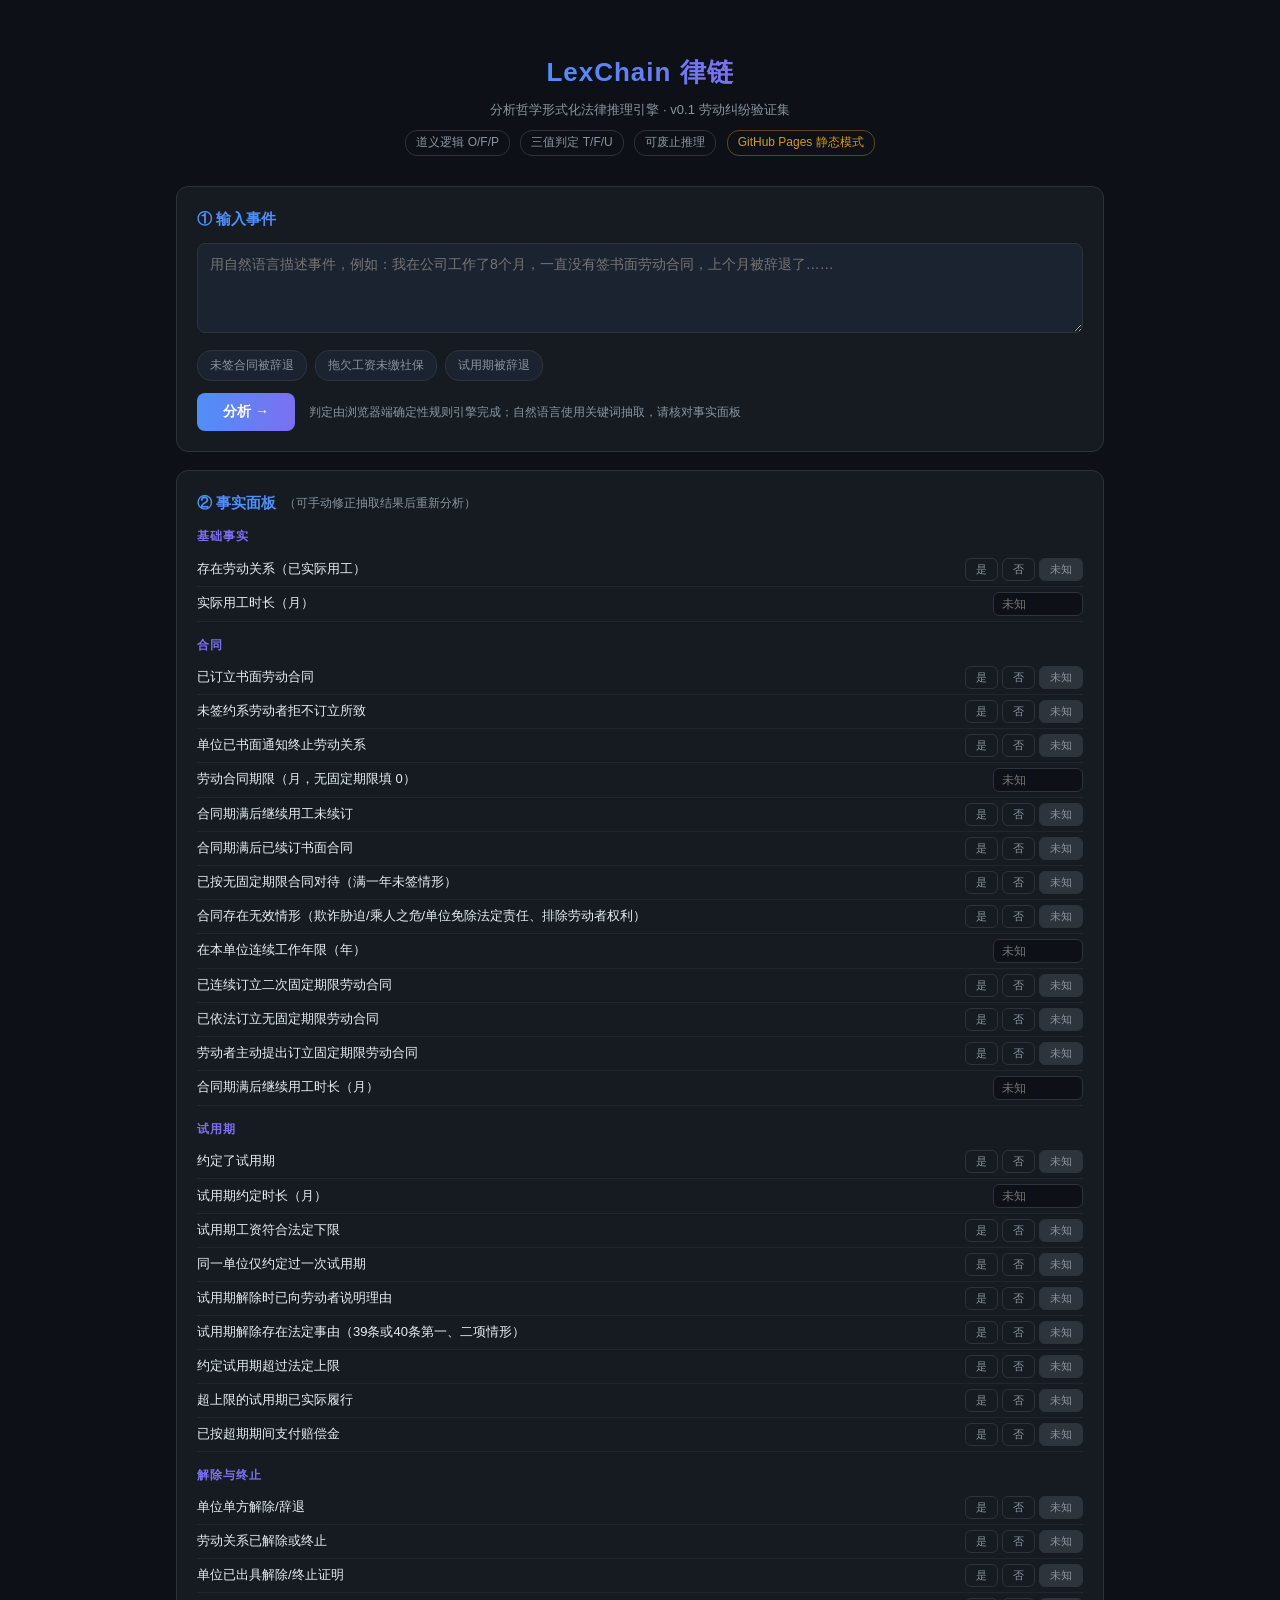
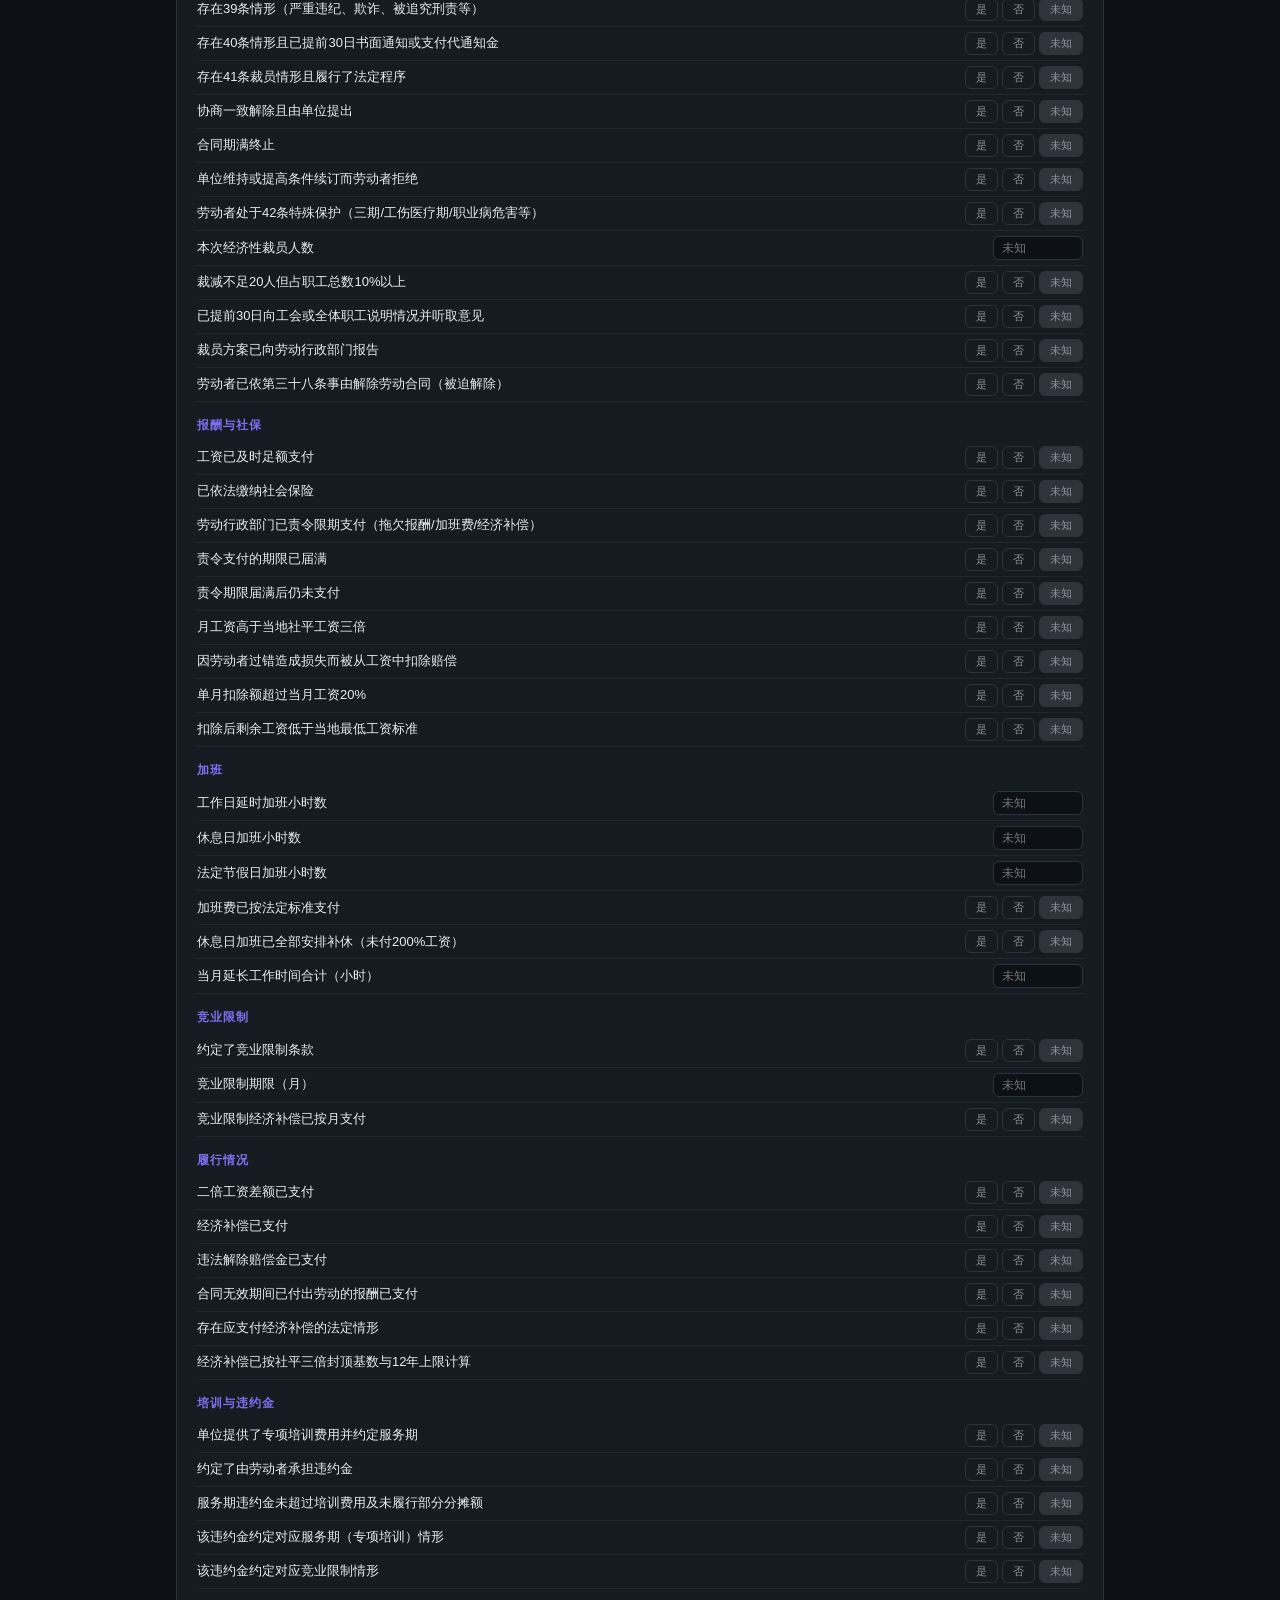
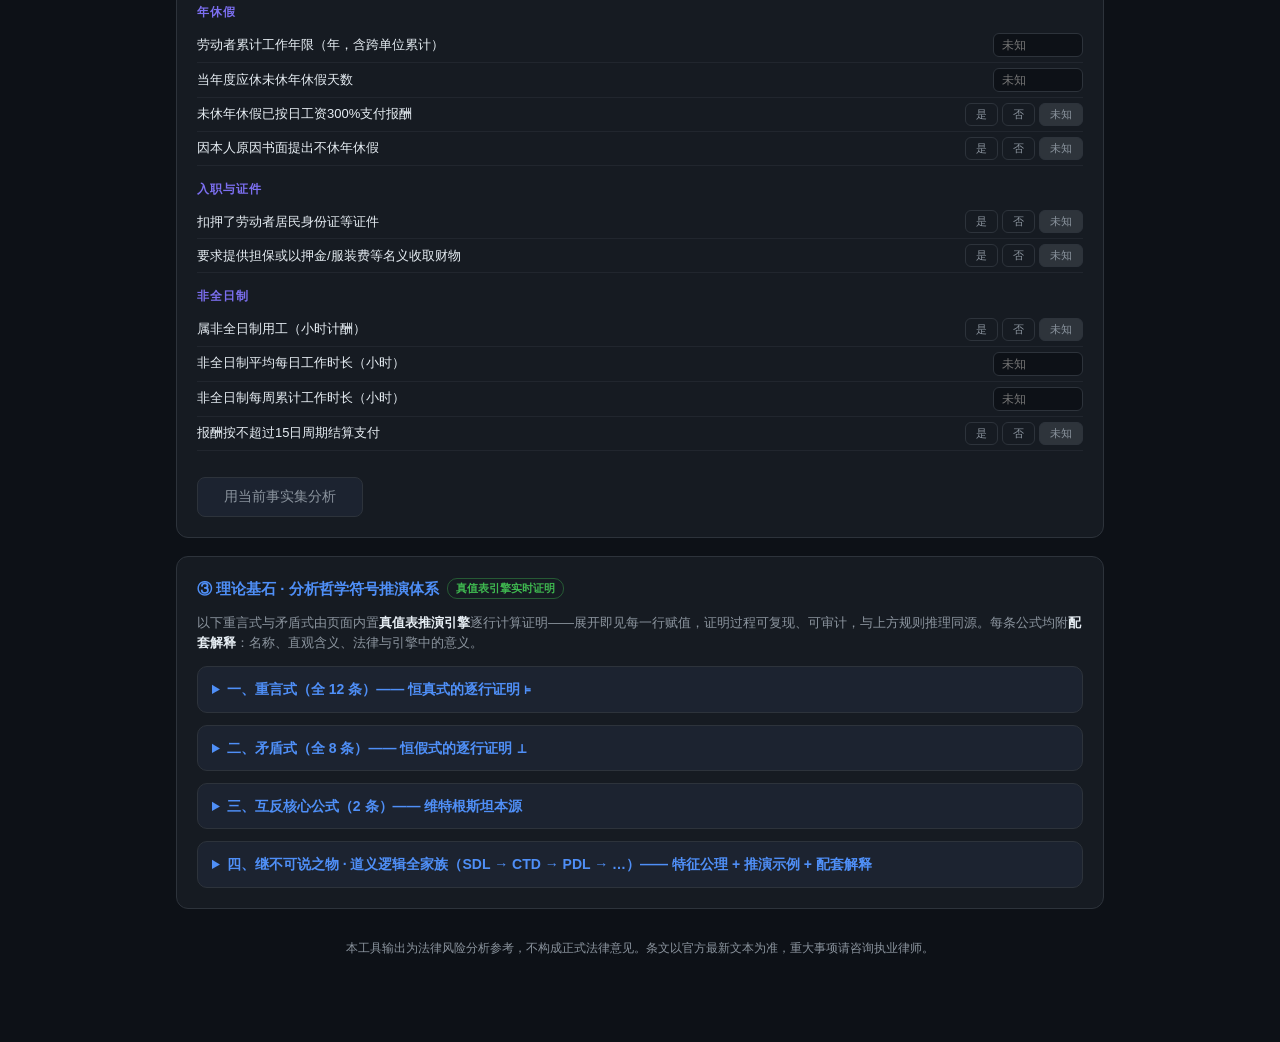
==== docs/index.html @ b57a190a "Publish LexChain static GitHub Pages site" ====
<!DOCTYPE html>
<html lang="zh-CN" data-page-node-id="kiQSMiMC38B9QuAWxW1h1D">
<head data-page-node-id="PsSZfXTPzSMomUiIqgMjRa">
<meta charset="UTF-8" data-page-node-id="27FK0Gedcv9MTASuo3gnkz">
<meta name="viewport" content="width=device-width, initial-scale=1.0" data-page-node-id="isLUGIJhcwnBK06Z5FpobO">
<title>LexChain 律链 · 法律形式化推理引擎</title>
<style>
  :root {
    --bg: #0d1117; --panel: #161b22; --panel2: #1c2330; --border: #2d333b;
    --text: #e6edf3; --muted: #8b949e; --accent: #4f8ff7; --accent2: #7c6ff0;
    --red: #f85149; --green: #3fb950; --amber: #d29922; --purple: #a371f7;
  }
  * { box-sizing: border-box; margin: 0; padding: 0; }
  body { background: var(--bg); color: var(--text); font-family: -apple-system, "PingFang SC", "Microsoft YaHei", sans-serif; line-height: 1.6; padding-bottom: 60px; }
  .wrap { max-width: 960px; margin: 0 auto; padding: 24px 16px; }
  header { text-align: center; padding: 28px 0 12px; }
  header h1 { font-size: 26px; letter-spacing: 1px; }
  header h1 span { background: linear-gradient(90deg, var(--accent), var(--accent2)); -webkit-background-clip: text; background-clip: text; color: transparent; }
  header .sub { color: var(--muted); font-size: 13px; margin-top: 6px; }
  .badge { display: inline-block; font-size: 12px; padding: 2px 10px; border-radius: 12px; border: 1px solid var(--border); color: var(--muted); margin: 0 3px; }
  .badge.ok { color: var(--green); border-color: rgba(63,185,80,.4); }
  .badge.warn { color: var(--amber); border-color: rgba(210,153,34,.4); }
  .card { background: var(--panel); border: 1px solid var(--border); border-radius: 12px; padding: 20px; margin-top: 18px; }
  .card h2 { font-size: 15px; color: var(--accent); margin-bottom: 12px; display: flex; align-items: center; gap: 8px; }
  textarea { width: 100%; min-height: 90px; background: var(--panel2); border: 1px solid var(--border); border-radius: 8px; color: var(--text); padding: 12px; font-size: 14px; resize: vertical; font-family: inherit; }
  textarea:focus { outline: none; border-color: var(--accent); }
  .presets { margin-top: 10px; display: flex; flex-wrap: wrap; gap: 8px; }
  .chip { font-size: 12px; padding: 5px 12px; border-radius: 14px; background: var(--panel2); border: 1px solid var(--border); color: var(--muted); cursor: pointer; transition: .15s; }
  .chip:hover { border-color: var(--accent); color: var(--text); }
  .btn { display: inline-block; margin-top: 12px; padding: 10px 26px; border: none; border-radius: 8px; background: linear-gradient(90deg, var(--accent), var(--accent2)); color: #fff; font-size: 14px; font-weight: 600; cursor: pointer; }
  .btn:disabled { opacity: .5; cursor: wait; }
  .btn.ghost { background: var(--panel2); border: 1px solid var(--border); color: var(--muted); font-weight: 400; }
  .verdict { border-radius: 12px; padding: 18px 20px; margin-top: 18px; border: 1px solid var(--border); background: var(--panel); display: flex; justify-content: space-between; align-items: center; flex-wrap: wrap; gap: 8px; }
  .verdict.v-bad { border-color: rgba(248,81,73,.5); background: rgba(248,81,73,.08); }
  .verdict.v-warn { border-color: rgba(210,153,34,.5); background: rgba(210,153,34,.08); }
  .verdict.v-ok { border-color: rgba(63,185,80,.5); background: rgba(63,185,80,.08); }
  .verdict .v-main { font-size: 18px; font-weight: 700; }
  .verdict .v-sym { font-family: "SF Mono", Menlo, monospace; color: var(--muted); font-size: 13px; }
  .counts { font-size: 12px; color: var(--muted); display: flex; gap: 12px; flex-wrap: wrap; margin-top: 6px; }
  .rule-card { background: var(--panel2); border: 1px solid var(--border); border-radius: 10px; padding: 16px; margin-top: 12px; }
  .rule-head { display: flex; align-items: center; gap: 10px; flex-wrap: wrap; }
  .rule-head .rid { font-family: Menlo, monospace; font-size: 12px; color: var(--muted); }
  .rule-head .src { font-size: 13px; font-weight: 600; }
  .st { font-size: 11px; padding: 2px 10px; border-radius: 10px; font-weight: 700; letter-spacing: .5px; }
  .st-VIOLATION { background: rgba(248,81,73,.15); color: var(--red); }
  .st-RISK, .st-DEFENSIBLE { background: rgba(210,153,34,.15); color: var(--amber); }
  .st-POSSIBLE { background: rgba(124,111,240,.15); color: var(--purple); }
  .st-PERMITTED, .st-COMPLIANT { background: rgba(63,185,80,.15); color: var(--green); }
  .st-DEFEATED { background: rgba(139,148,158,.15); color: var(--muted); }
  .law-text { font-size: 12px; color: var(--muted); margin: 8px 0; padding: 8px 12px; border-left: 3px solid var(--border); }
  .sym { font-family: "SF Mono", Menlo, Consolas, monospace; font-size: 12.5px; background: #0a0e14; border: 1px dashed var(--border); border-radius: 8px; padding: 10px 12px; color: var(--accent2); white-space: pre-wrap; word-break: break-all; }
  .nl-chain { margin-top: 10px; }
  .nl-chain li { list-style: none; font-size: 13.5px; padding: 5px 0 5px 22px; position: relative; }
  .nl-chain li::before { content: '→'; position: absolute; left: 2px; color: var(--accent); font-family: Menlo, monospace; }
  .meta-note { margin-top: 8px; font-size: 12.5px; color: var(--muted); }
  .meta-note b { color: var(--amber); }
  .ask-list li { margin: 6px 0 6px 18px; font-size: 13.5px; color: var(--amber); }
  .fact-group { margin-bottom: 14px; }
  .fact-group h3 { font-size: 12px; color: var(--accent2); margin-bottom: 6px; letter-spacing: 1px; }
  .fact-row { display: flex; align-items: center; justify-content: space-between; gap: 10px; padding: 5px 0; border-bottom: 1px solid rgba(45,51,59,.5); }
  .fact-row label { font-size: 13px; color: var(--text); flex: 1; }
  .tri { display: flex; gap: 4px; }
  .tri button { font-size: 11px; padding: 3px 10px; border-radius: 6px; border: 1px solid var(--border); background: transparent; color: var(--muted); cursor: pointer; }
  .tri button.on-yes { background: rgba(63,185,80,.2); color: var(--green); border-color: var(--green); }
  .tri button.on-no { background: rgba(248,81,73,.2); color: var(--red); border-color: var(--red); }
  .tri button.on-unk { background: rgba(139,148,158,.2); color: var(--muted); }
  .fact-row input[type=number] { width: 90px; background: var(--bg); border: 1px solid var(--border); border-radius: 6px; color: var(--text); padding: 4px 8px; font-size: 12px; }
  footer { text-align: center; color: var(--muted); font-size: 12px; margin-top: 30px; padding: 0 20px; }
  .hidden { display: none; }
  .err { background: rgba(248,81,73,.1); border: 1px solid rgba(248,81,73,.4); color: var(--red); border-radius: 8px; padding: 12px; font-size: 13px; margin-top: 12px; }
  .toggle-all { font-size: 12px; color: var(--muted); background: none; border: none; cursor: pointer; text-decoration: underline; }
  /* ===== 理论基石：符号推演 ===== */
  details.logi { border: 1px solid var(--border); border-radius: 10px; margin-top: 12px; background: var(--panel2); overflow: hidden; }
  details.logi summary { cursor: pointer; padding: 11px 14px; color: var(--accent); font-size: 14px; font-weight: 600; user-select: none; }
  details.logi summary:hover { background: rgba(79,143,247,.06); }
  details.logi .body { padding: 2px 14px 16px; }
  table.tt { border-collapse: collapse; font-family: "SF Mono", Menlo, monospace; font-size: 12px; margin: 10px 0 4px; }
  .tt th, .tt td { border: 1px solid var(--border); padding: 3px 12px; text-align: center; }
  .tt th { background: #0a0e14; color: var(--muted); font-weight: 500; }
  .tt .resT { color: var(--green); font-weight: 700; }
  .tt .resF { color: var(--red); font-weight: 700; }
  .tt-wrap { display: flex; flex-wrap: wrap; gap: 18px; align-items: flex-start; }
  .tt-item { flex: 1 1 300px; max-width: 100%; }
  .tt-item .t-head { font-family: Menlo, monospace; font-size: 12.5px; color: var(--text); }
  .tt-item .t-head b { color: var(--accent2); }
  .tt-item .t-verdict { font-size: 11px; padding: 1px 8px; border-radius: 10px; margin-left: 8px; }
  .tv-taut { background: rgba(63,185,80,.15); color: var(--green); }
  .tv-cont { background: rgba(248,81,73,.15); color: var(--red); }
  .tv-warn { background: rgba(210,153,34,.15); color: var(--amber); }
  .t-der { font-size: 12px; color: var(--muted); margin-top: 4px; line-height: 1.55; }
  .t-der b { color: var(--amber); }
  .proof { font-family: "SF Mono", Menlo, monospace; font-size: 12.5px; color: var(--accent2); background: #0a0e14; border: 1px dashed var(--border); border-radius: 8px; padding: 10px 14px; white-space: pre-wrap; line-height: 1.7; margin-top: 8px; }
  .ax { font-family: "SF Mono", Menlo, monospace; font-size: 12px; color: var(--accent2); background: #0a0e14; border: 1px dashed var(--border); border-radius: 8px; padding: 8px 12px; white-space: pre-wrap; line-height: 1.6; margin: 8px 0; }
  .deo-card { background: var(--panel); border: 1px solid var(--border); border-radius: 10px; padding: 14px 16px; margin-top: 10px; }
  .deo-head { display: flex; align-items: center; gap: 8px; flex-wrap: wrap; }
  .deo-head .dn { font-size: 13.5px; font-weight: 700; }
  .deo-head .dops { font-family: Menlo, monospace; font-size: 11.5px; color: var(--muted); }
  .tag { font-size: 10.5px; padding: 1px 8px; border-radius: 10px; border: 1px solid var(--border); color: var(--muted); }
  .tag.ok { color: var(--green); border-color: rgba(63,185,80,.4); }
  .tag.part { color: var(--amber); border-color: rgba(210,153,34,.4); }
  .der-list { margin: 6px 0 0; }
  .der-list li { list-style: none; font-size: 12.5px; padding: 3px 0 3px 20px; position: relative; color: var(--text); }
  .der-list li::before { content: '⊢'; position: absolute; left: 2px; color: var(--accent); font-family: Menlo, monospace; }
  table.hoh { border-collapse: collapse; font-size: 12.5px; margin-top: 8px; width: 100%; }
  .hoh th, .hoh td { border: 1px solid var(--border); padding: 5px 10px; text-align: center; }
  .hoh th { background: #0a0e14; color: var(--accent); font-weight: 600; }
  .hoh td { color: var(--text); }
  .hoh .pair { color: var(--accent2); font-family: Menlo, monospace; }
</style>
</head>
<body data-page-node-id="8iEx9HB4UejlXtGTknqISz">
<div class="wrap" data-page-node-id="PXcmVNnKZJIlE6Lpy5dcK5">
  <header data-page-node-id="AC82jdaXDvnkETZtqz8NHw">
    <h1 data-page-node-id="3eas1RuthiZibGDweAJNau"><span data-page-node-id="trlMmMA6we5F9K7dM6GMHF">LexChain 律链</span></h1>
    <div class="sub" data-page-node-id="rGAv9Cwy0HodwI0c28MZ6c">分析哲学形式化法律推理引擎 · v0.1 劳动纠纷验证集</div>
    <div style="margin-top:8px" data-page-node-id="2qCRTweAUWBQGh2IgwYf9Q">
      <span class="badge" data-page-node-id="Y1KVa1GT4QhDN67C2BL3Ln">道义逻辑 O/F/P</span>
      <span class="badge" data-page-node-id="mIiJxzrPqOlq3Sv80LHay0">三值判定 T/F/U</span>
      <span class="badge" data-page-node-id="aGzgwrXjpfKVTA89egM71H">可废止推理</span>
      <span class="badge" id="keyBadge" data-page-node-id="EaB1oFuyF2YlSqdUZA5FYp">检查中…</span>
    </div>
  </header>

  <div class="card" data-page-node-id="wtyxxEg2XyhzfxhFRwy7So">
    <h2 data-page-node-id="8v1SY3z0OoLtrpBDrHqLrT">① 输入事件</h2>
    <textarea id="eventText" placeholder="用自然语言描述事件，例如：我在公司工作了8个月，一直没有签书面劳动合同，上个月被辞退了……"></textarea>
    <div class="presets" id="presets" data-page-node-id="KBGAxTkIznjNuzR7W672NG"></div>
    <button class="btn" id="analyzeBtn" onclick="analyzeText()" data-page-node-id="Bf56IJOTYQFfnmvdksYVYw">分析 →</button>
    <span id="engineHint" style="font-size:12px;color:var(--muted);margin-left:10px" data-page-node-id="uKJEKAAeRHvwSGe8ieW7tk">判定由确定性规则引擎完成；LLM 仅负责事实抽取</span>
    <div id="errBox" class="err hidden" data-page-node-id="k0vt3nFgk8JmOqXooDuOA5"></div>
  </div>

  <div class="card" data-page-node-id="GANivAtUZYr7OZUKsf3T4R">
    <h2 data-page-node-id="1MYgts6lK30P6LggpzwSpf">② 事实面板 <span style="font-weight:400;font-size:12px;color:var(--muted)" data-page-node-id="TCiVMS4UPj8MEKva81fKfE">（可手动修正抽取结果后重新分析）</span></h2>
    <div id="factPanel" data-page-node-id="Y68ztbX0nfJHcR3DQtiJM3"></div>
    <button class="btn ghost" onclick="analyzeFacts()" data-page-node-id="4I5qacGDfSJrHTLnIl2Mmm">用当前事实集分析</button>
  </div>

  <div id="report" data-page-node-id="Lge5YZrceQLVSk72SocNAa"></div>

  <div class="card" data-page-node-id="9f2v6cgGhTI3Khc42GIGiU">
    <h2 data-page-node-id="dFSw7DXX0FTnGQY1dLGjk6">③ 理论基石 · 分析哲学符号推演体系 <span class="tag ok" data-page-node-id="G3Hsxzw0xbjmLrdzzfGlsy">真值表引擎实时证明</span></h2>
    <p style="font-size:13px;color:var(--muted);margin-bottom:6px" data-page-node-id="lC5NADKWtnWMNioen28ml5">以下重言式与矛盾式由页面内置<b style="color:var(--text)" data-page-node-id="i1HdasJ02gujvpQowvXe1r">真值表推演引擎</b>逐行计算证明——展开即见每一行赋值，证明过程可复现、可审计，与上方规则推理同源。每条公式均附<b style="color:var(--text)" data-page-node-id="UzhEtMV9uJGk6oDCiQrg8h">配套解释</b>：名称、直观含义、法律与引擎中的意义。</p>

    <details class="logi" data-page-node-id="ar3GlRzbGRBKR1BG46HOAC"><summary data-page-node-id="h6nitEFqiJRPWAFxrAN1xY">一、重言式（全 12 条）—— 恒真式的逐行证明 ⊨</summary>
      <div class="body" data-page-node-id="I37AoTvzkkva6RV8RAajSg">
        <div class="tt-wrap" id="tautBody" data-page-node-id="xHVLdP9O7mgwTyLyqPRY5y"></div>
        <div class="t-der" style="margin-top:12px" data-page-node-id="TgLnxxqI06RL32b2vwnKf5"><b data-page-node-id="geAo5VrZZTKqwzUIbdGn3B">量词重言式（第 11、12 条）语义推演：</b></div>
        <div class="proof" data-page-node-id="w2gxmw8nj8yenNpEQ3H313">【11】∀x(F(x)→F(x))   ——全称概括律
  证：任取个体域 D 与指派 a∈D，F(a)→F(a) 是重言式 2（p→p）的代入例，恒真；
      a 任意，由 ∀-引入规则，得 ⊨∀x(F(x)→F(x))。∎
  解释：谓词 F 无论指「签订合同」「支付工资」还是任意属性，
      「每个个体若具有 F 则具有 F」无条件成立——它是所有全称规范条文的骨架：
      立法者写 ∀x(劳动者(x)→O(pay(x)))，其可靠性最终锚定在这种恒真结构上。</div>
        <div class="proof" data-page-node-id="yBKq9NqIEUEyNfyhAJFI2V">【12】¬∀x F(x) ≡ ∃x¬F(x)   ——量词对偶律（谓词版德摩根）
  证（⇒）：设 ¬∀xF(x)。若域中每个 a 都有 F(a)，则 ∀xF(x) 成立，矛盾；
      故存在 witness a 使 ¬F(a)，即 ∃x¬F(x)。
  证（⇐）：设 witness a 有 ¬F(a)。若 ∀xF(x) 则 F(a)，与 ¬F(a) 矛盾；故 ¬∀xF(x)。∎
  解释：把命题层德摩根定律（第 5、6 条）推广到量词——「不是所有人都违约」
      等值于「有人未违约」。反证法在要件事实审查中的形式根据即此条：
      要推翻全称认定，只需找到一个反例事实。</div>
      </div>
    </details>

    <details class="logi" data-page-node-id="wHQ6laDqYKRnBhmOh3aQGp"><summary data-page-node-id="arDir95RDEcTEsCd3wKOgD">二、矛盾式（全 8 条）—— 恒假式的逐行证明 ⊥</summary>
      <div class="body" data-page-node-id="QaQAPTmOGtlXGIwswcIniz">
        <div class="tt-wrap" id="contBody" data-page-node-id="cJmKgsJFPHz3Hm1T7VVUot"></div>
        <div class="t-der" style="margin-top:12px" data-page-node-id="wu0bHub8uCHuVLduQCK8SZ"><b data-page-node-id="5JG4RDcRlGgX1QsCeCD994">量词矛盾式（第 5、6、7 条）语义推演：</b></div>
        <div class="proof" data-page-node-id="NLpxM8unNSf5VFuf5Dn6uw">【5】∀x(F(x)∧¬F(x))   ——全称自反矛盾
  证：对任意 a∈D，F(a)∧¬F(a) 是矛盾式 1（p∧¬p）的代入例，恒假；
      全称概括保持假值，故该式在任意非空域恒假；空域时 ∀ 空真前提不成立，仍取假。∎
  解释：要求「所有劳动者既享有 X 又不享有 X」的规范体系自我瓦解——
      这是审查立法内部一致性的极限形态。</div>
        <div class="proof" data-page-node-id="nlY1WduXbE4W2EHBHVPxVE">【6】∃x(F(x)∧¬F(x))   ——存在自反矛盾
  证：若存在 witness a 使 F(a)∧¬F(a)，该合取本身即矛盾式，不可能为真；
      若无 witness，则存在式为假。两种情形皆假。∎
  解释：任何单个事实都不可能「既是又不是」——这正是事实审查中
      禁止自相矛盾认定的逻辑根据（禁止双重认定同一事实）。</div>
        <div class="proof" data-page-node-id="meN7vkivnc2JP73rwMDSmO">【7】∀x F(x) ∧ ∃x¬F(x)   ——全称肯定与存在否定的冲突
  证：设 ∃x¬F(x) 成立，取 witness a 有 ¬F(a)；而 ∀xF(x) 蕴含 F(a)，矛盾；
      若 ∃x¬F(x) 为假，则整个合取为假。故恒假。∎
  解释：「查实了所有人合规」与「发现一个违规者」不可并存——
      证据体系内部出现此结构时必然有一个认定是错的，必须回溯重审。</div>
      </div>
    </details>

    <details class="logi" data-page-node-id="bR014tNIYDCUvEdAZ8utUM"><summary data-page-node-id="FifbYpmL1Y54N9k96D8nPJ">三、互反核心公式（2 条）—— 维特根斯坦本源</summary>
      <div class="body" data-page-node-id="r0JOUpugHpTDoLTFipWxa5">
        <div class="t-item" data-page-node-id="KVmUMkUaVsc7mY4RbK8UHe"><span class="t-head" data-page-node-id="jYEvREb6cIx6ugkLZ9XgZW"><b data-page-node-id="DmaIBh4NadEadHMutJo1CZ">Taut(p) ↔ Cont(¬p)</b></span>
        <div class="proof" data-page-node-id="SpwgfElSmAVMqKWx70Lsb7">推演（→）：⊨p ⇔ 对每一赋值 v：v(p)=T
                        ⇔ 对每一赋值 v：v(¬p)=F        （¬ 的语义）
                        ⇔ ¬p 恒假
                        ⇔ Cont(¬p)                    ∎
推演（←）：Cont(¬p) ⇔ ¬p 恒假 ⇔ ¬¬p 恒真 ⇔ ⊨p（第 10 条双否）⇔ Taut(p)  ∎</div>
        <div class="t-der" data-page-node-id="30FZg2EmzYGKOzFA8GXKLh"><b data-page-node-id="wkcG2LmY3w76OJnvg7OdrS">配套解释：</b>重言式与矛盾式不是两类孤立的东西，而是经否定算子一一互反的两极：p 是重言式，当且仅当 ¬p 是矛盾式。</div>
        <div class="t-der" data-page-node-id="q04Nil23Q6cvcwKcSBsmJQ"><b data-page-node-id="T5MAvIOml5lCfIYXRJj8Bv">本源注记（维特根斯坦《逻辑哲学论》4.46）：</b>重言式与矛盾式「不是世界的图像」——重言式无条件为真，对世界不做任何限定；矛盾式无条件为假，排除一切可能。4.462：t 恒真、f 恒假，现实命题居间。互反公式划定了「许可全域」与「禁止全域」的边界对应：规范体系把某个行为空间判为禁止（Cont），当且仅当其补空间整体许可（Taut 于补集上）。</div>
        </div>
        <div class="t-item" style="margin-top:12px" data-page-node-id="hvKKQC6sGU9T895OkEF5Lt"><span class="t-head" data-page-node-id="dpeMmvXvIjMI0cQVyFvCF2"><b data-page-node-id="xGShs3hziZpVUETRYUOWKh">Cont(p) ↔ Taut(¬p)</b></span>
        <div class="proof" data-page-node-id="9cyysrQjGwCwDzCafcgNj8">推演：Cont(p) ⇔ p 恒假 ⇔ 对每一 v：v(p)=F ⇔ 对每一 v：v(¬p)=T ⇔ ⊨¬p ⇔ Taut(¬p)  ∎</div>
        <div class="t-der" data-page-node-id="oFvtYUVpT15XHLmh6UB2Vp"><b data-page-node-id="AjfGMLAqYWuaIz7mLNebOV">配套解释：</b>与上一条对称互补。两条合起来构成一个对合（involution）：以 ¬ 为桥，重言域与矛盾域完整互镜像。<b data-page-node-id="MmKCNh8TgoYBGpMg81zG3c">在 LexChain 中的意义：</b>引擎的 DEFEATED（例外推翻）机制正是这个互反的工程化——原规则被例外推翻时，其否定（例外合取式）成为新的恒真前提；禁止条款 R42「F(解除)」成立，等价于其否定域「许可解除」被判定为空（矛盾域）。</div>
        </div>
      </div>
    </details>

    <details class="logi" data-page-node-id="qfkXVg79mw3nuY1T0eRzjM"><summary data-page-node-id="ZtlpGMnyuAIfbaGT1FItpw">四、继不可说之物 · 道义逻辑全家族（SDL → CTD → PDL → …）—— 特征公理 + 推演示例 + 配套解释</summary>
      <div class="body" data-page-node-id="rjyUdkxn8yhJFw3HOOWYoP">
        <div class="t-der" style="margin-bottom:6px" data-page-node-id="St4eoYIIw5BxYlszjwnVbh"><b data-page-node-id="QYWkasXFa784FjNFSPm7sA">配套解释总纲：</b>「不可说之物」（维特根斯坦 6.421：伦理与规范「不可说，只可显示」）在分析哲学传统中无法用真值函项直接刻画——道义逻辑就是把「应当/许可/禁止」从不可说的伦理直观转化为<b style="color:var(--text)" data-page-node-id="mdCSutAi1CzGKZAz3p132K">可演算的模态系统</b>的百年努力。以下每个系统解决一个 SDL 的已知缺陷，标签标注其与 LexChain 引擎的现状关系。</div>
        <div id="deoBody" data-page-node-id="idJ29kAK2F8L9pA0E2oFi2"></div>
      </div>
    </details>
  </div>

  <footer id="disclaimer" data-page-node-id="IwV3l2qTZqxQq0e7rcet5B">本工具输出为法律风险分析参考，不构成正式法律意见。条文以官方最新文本为准，重大事项请咨询执业律师。</footer>
</div>

<script>window.LEXCHAIN_STATIC = true;</script>
<script src="./engine-browser.js"></script>
<script>
let SCHEMA = null;
let FACT_STATE = {};
const STATIC_MODE = Boolean(window.LEXCHAIN_STATIC);
// 本地服务仍使用 Node API；GitHub Pages 则直接在浏览器中运行确定性引擎。
const API_BASE = STATIC_MODE ? '' : ((location.protocol.startsWith('http') && location.port === '8787') ? '' : 'http://127.0.0.1:8787');

const ST_LABEL = {VIOLATION:'违反', RISK:'风险', DEFENSIBLE:'待查证', POSSIBLE:'证据不足', PERMITTED:'许可成立', COMPLIANT:'合规', DEFEATED:'例外推翻', NOT_TRIGGERED:'不适用'};
const V_CLASS = {'存在违法行为':'v-bad','存在法律风险':'v-warn','证据不足，待补事实':'v-warn','未发现违反本规则库情形':'v-ok'};

async function init() {
  if (STATIC_MODE) {
    const rules = await (await fetch('./rules/labor-rules.json')).json();
    window.LEXCHAIN_RULESET = rules;
    SCHEMA = {
      has_key: false,
      has_ollama: false,
      facts: rules.facts,
      rulebase: rules.meta,
      presets: [
        {
          name: '未签合同被辞退',
          text: '我在一家公司工作了8个月，公司一直没有和我签书面劳动合同，上个月公司突然把我辞退了，也没有给任何补偿。',
          facts: { employment_exists: true, months_employed: 8, written_contract_signed: false, terminated_by_employer: true }
        },
        {
          name: '拖欠工资未缴社保',
          text: '公司已经拖欠我三个月工资没有足额发放，社保也从半年前就停缴了，我打算辞职。',
          facts: { employment_exists: true, wage_paid_on_time_full: false, social_insurance_paid: false, terminated_by_employer: false }
        },
        {
          name: '试用期被辞退',
          text: '我和公司签了三年合同，试用期6个月。试用期第2个月公司直接口头让我走人，没说任何理由。',
          facts: { employment_exists: true, probation_agreed: true, probation_months: 6, contract_duration_months: 36, terminated_by_employer: true, probation_termination_reason_stated: false }
        }
      ]
    };
  } else {
    SCHEMA = await (await fetch(API_BASE + '/api/schema')).json();
  }
  const kb = document.getElementById('keyBadge');
  if (STATIC_MODE) {
    kb.textContent = 'GitHub Pages 静态模式'; kb.className = 'badge warn';
    document.getElementById('engineHint').textContent = '判定由浏览器端确定性规则引擎完成；自然语言使用关键词抽取，请核对事实面板';
  }
  else if (SCHEMA.has_key) { kb.textContent = '自然语言抽取 已就绪'; kb.className = 'badge ok'; }
  else { kb.textContent = '未配置 DeepSeek Key（仅手动模式）'; kb.className = 'badge warn'; }
  SCHEMA.facts.forEach(f => FACT_STATE[f.key] = null);
  // 预设
  const pz = document.getElementById('presets');
  SCHEMA.presets.forEach(p => {
    const b = document.createElement('span'); b.className = 'chip'; b.textContent = p.name;
    b.onclick = () => { document.getElementById('eventText').value = p.text; analyzeText(p.facts); };
    pz.appendChild(b);
  });
  renderFactPanel();
}

function renderFactPanel() {
  const panel = document.getElementById('factPanel');
  const groups = {};
  SCHEMA.facts.forEach(f => (groups[f.group] = groups[f.group] || []).push(f));
  let html = '';
  for (const [g, fs] of Object.entries(groups)) {
    html += `<div class="fact-group"><h3>${g}</h3>`;
    fs.forEach(f => {
      if (f.type === 'number') {
        html += `<div class="fact-row"><label>${f.label}</label>
          <input type="number" step="any" placeholder="未知" oninput="FACT_STATE['${f.key}'] = this.value === '' ? null : Number(this.value)"></div>`;
      } else {
        html += `<div class="fact-row"><label>${f.label}</label>
          <div class="tri">
            <button id="b-${f.key}-t" onclick="setFact('${f.key}', true)">是</button>
            <button id="b-${f.key}-f" onclick="setFact('${f.key}', false)">否</button>
            <button id="b-${f.key}-u" onclick="setFact('${f.key}', null)" class="on-unk">未知</button>
          </div></div>`;
      }
    });
    html += '</div>';
  }
  panel.innerHTML = html;
}

function setFact(key, val) {
  FACT_STATE[key] = val;
  ['t','f','u'].forEach(s => { const el = document.getElementById(`b-${key}-${s}`); if (el) el.className = ''; });
  if (val === true) document.getElementById(`b-${key}-t`).className = 'on-yes';
  else if (val === false) document.getElementById(`b-${key}-f`).className = 'on-no';
  else document.getElementById(`b-${key}-u`).className = 'on-unk';
}

function numberInput(key) {
  return document.querySelector(`input[oninput="FACT_STATE['${key}'] = this.value === '' ? null : Number(this.value)"]`);
}

function setFacts(facts) {
  // 先整体重置：bool 走三态按钮，number 清空输入框（number 无按钮，不能调 setFact）
  SCHEMA.facts.forEach(f => {
    if (f.type === 'number') {
      const inp = numberInput(f.key);
      if (inp) inp.value = '';
      FACT_STATE[f.key] = null;
    } else setFact(f.key, null);
  });
  for (const [k, v] of Object.entries(facts || {})) {
    const def = SCHEMA.facts.find(f => f.key === k);
    if (!def) continue;
    if (def.type === 'number') {
      const inp = numberInput(k);
      if (inp) { inp.value = v; FACT_STATE[k] = Number(v); }
    } else setFact(k, v);
  }
}

async function postJSON(url, body) {
  if (STATIC_MODE && url === '/api/analyze') {
    const supplied = body.facts || {};
    const extraction = body.text ? staticExtract(body.text) : null;
    const facts = extraction ? { ...extraction.facts, ...supplied } : { ...supplied };
    return {
      facts_used: facts,
      extraction: extraction ? { ...extraction, extractor: '浏览器端关键词抽取（静态模式）' } : null,
      report: window.LexChainBrowserEngine.analyze(facts, window.LEXCHAIN_RULESET)
    };
  }
  for (let attempt = 0; attempt < 2; attempt++) {
    try {
      const resp = await fetch(API_BASE + url, { method: 'POST', headers: {'Content-Type': 'application/json'}, body: JSON.stringify(body) });
      const txt = await resp.text();
      let data = null;
      try { data = txt ? JSON.parse(txt) : null; } catch (e) { data = null; }
      if (!resp.ok || !data) throw new Error((data && data.error) || `服务异常（HTTP ${resp.status}${txt ? '' : '，空响应'}）`);
      return data;
    } catch (e) {
      if (attempt === 1) throw e;
      await new Promise(r => setTimeout(r, 600)); // 首次失败（网络抖动/连接竞态）自动重试一次
    }
  }
}

function staticExtract(text) {
  const facts = {};
  const normalized = String(text || '').replace(/[，。！？；、]/g, ' ');
  const numberWords = { 零: 0, 一: 1, 二: 2, 两: 2, 三: 3, 四: 4, 五: 5, 六: 6, 七: 7, 八: 8, 九: 9, 十: 10 };
  const number = (value) => /^\d+(?:\.\d+)?$/.test(value) ? Number(value) : numberWords[value];
  const matchNumber = (pattern) => {
    const m = normalized.match(pattern);
    return m ? number(m[1]) : null;
  };
  if (/(公司|单位|雇主|老板)/.test(normalized) || /(工作|上班|入职)/.test(normalized)) facts.employment_exists = true;
  const months = matchNumber(/([0-9一二两三四五六七八九十]+)\s*个?月/);
  if (months !== null) facts.months_employed = months;
  if (/(未|没|没有|一直没有|从未)[^\n]{0,16}(签|订)[^\n]{0,12}(书面)?劳动合同/.test(normalized) || /没签合同|未签合同/.test(normalized)) facts.written_contract_signed = false;
  else if (/(签了|签订|签署)[^\n]{0,8}(劳动)?合同/.test(normalized)) facts.written_contract_signed = true;
  if (/(辞退|开除|解除劳动合同|让.*走|裁员)/.test(normalized)) facts.terminated_by_employer = true;
  if (/(拖欠|欠发|未足额|没有足额|工资.*没发|工资.*未发)/.test(normalized)) facts.wage_paid_on_time_full = false;
  if (/(社保|社会保险)[^\n]{0,10}(停缴|未缴|没缴|没有缴|断缴)/.test(normalized)) facts.social_insurance_paid = false;
  if (/试用期/.test(normalized)) facts.probation_agreed = true;
  const probationMonths = matchNumber(/试用期\s*([0-9一二两三四五六七八九十]+)\s*个?月/);
  if (probationMonths !== null) facts.probation_months = probationMonths;
  if (/(三年|3年)/.test(normalized) && /合同/.test(normalized)) facts.contract_duration_months = 36;
  if (/(没有|未|没)[^\n]{0,8}(理由|说明|告知)/.test(normalized) || /口头/.test(normalized)) facts.probation_termination_reason_stated = false;
  return { facts, summary: text ? `已识别文本中的部分事实：${text}` : '' };
}

async function analyzeText(presetFacts) {
  const btn = document.getElementById('analyzeBtn');
  const text = document.getElementById('eventText').value.trim();
  if (!text && !presetFacts) return;
  btn.disabled = true;
  try {
    const data = await postJSON('/api/analyze', { text, facts: presetFacts || undefined });
    if (data.facts_used) setFacts(cleanFacts(data.facts_used));
    render(data);
    hideError();
  } catch (e) { showError('请求失败：' + e.message); }
  btn.disabled = false;
}

async function analyzeFacts() {
  try {
    const data = await postJSON('/api/analyze', { facts: FACT_STATE });
    render(data); hideError();
  } catch (e) { showError('请求失败：' + e.message); }
}

function cleanFacts(facts) {
  const clean = {};
  for (const [k, v] of Object.entries(facts)) if (v !== null && v !== undefined && v !== '') clean[k] = v;
  return clean;
}

function showError(msg) {
  const box = document.getElementById('errBox');
  box.textContent = msg; box.classList.remove('hidden');
}
function hideError() { document.getElementById('errBox').classList.add('hidden'); }

function render(data) {
  const r = data.report;
  let html = '';

  // 抽取摘要
  if (data.extraction && data.extraction.summary) {
    const src = data.extraction.extractor || 'LLM';
    html += `<div class="card"><h2>案情概括（${src}）</h2><p style="font-size:14px">${data.extraction.summary}</p></div>`;
  }

  // 总判定
  html += `<div class="verdict ${V_CLASS[r.verdict] || ''}">
    <div><div class="v-main">总体判定：${r.verdict}</div>
    <div class="counts">
      <span>违反 <b style="color:var(--red)">${(r.status_counts.VIOLATION||[]).length}</b></span>
      <span>风险/待查证 <b style="color:var(--amber)">${((r.status_counts.RISK||[]).length + (r.status_counts.DEFENSIBLE||[]).length)}</b></span>
      <span>证据不足 <b style="color:var(--purple)">${(r.status_counts.POSSIBLE||[]).length}</b></span>
      <span>许可成立 <b style="color:var(--green)">${(r.status_counts.PERMITTED||[]).length}</b></span>
      <span>合规 ${(r.status_counts.COMPLIANT||[]).length}</span>
      <span>例外推翻 ${(r.status_counts.DEFEATED||[]).length}</span>
    </div></div>
    <div class="v-sym">${r.verdict_symbol}<br>${r.engine}</div></div>`;

  // 追问清单
  if (r.missing_facts.length) {
    html += `<div class="card"><h2>追问清单（补齐以下事实可消除不确定性）</h2><ul class="ask-list">`;
    r.missing_facts.forEach(m => html += `<li>「${m.label}」——请补充。</li>`);
    html += `</ul></div>`;
  }

  // 规则明细（先显示触发的，不适用折叠）
  const active = r.rules.filter(x => x.status !== 'NOT_TRIGGERED');
  const inactive = r.rules.filter(x => x.status === 'NOT_TRIGGERED');
  html += `<div class="card"><h2>推理明细（规则库：${r.rulebase}）</h2>`;
  active.forEach(x => {
    html += `<div class="rule-card">
      <div class="rule-head"><span class="st st-${x.status}">${ST_LABEL[x.status] || x.status}</span>
        <span class="rid">${x.id}</span><span class="src">${x.source}</span></div>
      <div class="law-text">「${x.text}」</div>
      <div class="sym">符号层\n${x.symbol}${x.exceptions && x.exceptions.length ? '\n' + x.exceptions.map(e => `⊣ ${e.id}[${e.source}] ${renderSym(e)}`).join('\n') : ''}</div>
      <ul class="nl-chain">${x.nlChain.map(s => `<li>${s}</li>`).join('')}</ul>
      ${x.remedy ? `<div class="meta-note"><b>救济路径：</b>${x.remedy}</div>` : ''}
      ${x.riskNote ? `<div class="meta-note"><b>风险提示：</b>${x.riskNote}</div>` : ''}
    </div>`;
  });
  html += `<button class="toggle-all" onclick="document.getElementById('inactive').classList.toggle('hidden');this.textContent=this.textContent.includes('展开')?'收起不适用条文 ▲':'展开不适用条文 ▼'">展开不适用条文 ▼</button>
    <div id="inactive" class="hidden">`;
  inactive.forEach(x => {
    html += `<div class="rule-card" style="opacity:.55"><div class="rule-head"><span class="st" style="background:rgba(139,148,158,.15);color:var(--muted)">不适用</span>
      <span class="rid">${x.id}</span><span class="src">${x.source}</span></div></div>`;
  });
  html += `</div></div>`;

  html += `<footer>${r.disclaimer}</footer>`;
  document.getElementById('report').innerHTML = html;
  document.getElementById('disclaimer').classList.add('hidden');
  window.scrollTo({ top: document.getElementById('report').offsetTop - 20, behavior: 'smooth' });
}

function renderSym(e) {
  return (e.eval.atoms || []).map(a => a.symbol).join(' ∧ ') + ' → ' + (e.eval.value === 'T' ? '成立' : e.eval.value === 'U' ? '待查证' : '不成立');
}

/* ==================== 理论基石：真值表推演引擎 ==================== */
const TAUTS = [
 {n:1, name:'排中律', expr:'p ∨ ¬p', vars:['p'], fn:v=>v.p||!v.p,
  mean:'任何命题要么为真要么为假，不存在第三种真值——全部真值行结果皆为 ⊤。',
  legal:'经典二值逻辑的地基。但注意：LexChain 引擎刻意<b>不</b>采用它——在 Kleene 三值逻辑中，事实 p=未知(U) 时 p∨¬p=U 而非 T，引擎正是通过放弃排中律来诚实输出「证据不足」而非硬判。'},
 {n:2, name:'同一律（条件式）', expr:'p → p', vars:['p'], fn:v=>!v.p||v.p,
  mean:'「若 p 则 p」——蕴含的真值表仅在前件真后件假这一行才为假，此处不可能发生。',
  legal:'任何法律条文若连自身都不蕴含，规范体系即崩塌。它是「同一事实同一认定」的最小形式。'},
 {n:3, name:'同一律（Leibniz）', expr:'A ≡ A', vars:['A'], fn:v=>v.A===v.A,
  mean:'事物与自身同一（A=A）。莱布尼茨将其列为人类理性两大基石之一（另一为矛盾律）。',
  legal:'符号化法律推理中，规则引用与事实代入必须满足同一性：第 X 条在推理链中出现两次时指同一条文——此律保证符号系统无「偷换」空间。'},
 {n:4, name:'实质蕴含等值式', expr:'(p→q) ≡ (¬p∨q)', vars:['p','q'], fn:v=>((v.p?v.q:true)===(!v.p||v.q)),
  mean:'「p 蕴含 q」等值于「非 p 或 q」（费洛蕴含）。四行真值逐行验证两式取值始终一致。',
  legal:'法律推理引擎内部把「要件→后果」的条件规范统一编译为布尔运算的依据；也是程序中 if 判断与规范条文互相翻译的桥。'},
 {n:5, name:'德摩根律 I', expr:'¬(p∧q) ≡ ¬p∨¬q', vars:['p','q'], fn:v=>(!(v.p&&v.q)===(!v.p||!v.q)),
  mean:'否定「两者都成立」等值于「至少一个不成立」。',
  legal:'规则库中例外（defeater）与禁止条件转换的代数根据：推翻一个合取要件只需击破其中一支——对应仲裁实务中「攻其一项要件即免责/驳斥」的策略。'},
 {n:6, name:'德摩根律 II', expr:'¬(p∨q) ≡ ¬p∧¬q', vars:['p','q'], fn:v=>(!(v.p||v.q)===(!v.p&&!v.q)),
  mean:'否定「至少一个成立」等值于「两者皆不成立」。',
  legal:'追诉/追责时必须同时否定全部抗辩事由：引擎合规判定（breach 取否）即按此律展开为逐项事实核查。'},
 {n:7, name:'双向蕴含即等值', expr:'(p→q)∧(q→p) ≡ (p↔q)', vars:['p','q'], fn:v=>(((!v.p||v.q)&&(!v.q||v.p))===(v.p===v.q)),
  mean:'「互为充分条件」与「等值」是一回事——四个赋值行中左右两侧真值完全同步。',
  legal:'「同工同酬」类规范的等值结构：认定 A 待遇 ⇔ 认定 A 情形，双向锁定。'},
 {n:8, name:'假言三段论（传递律）', expr:'(p→q)∧(q→r) → (p→r)', vars:['p','q','r'], fn:v=>(!((!v.p||v.q)&&(!v.q||v.r)))||(!v.p||v.r),
  mean:'蕴含可以传递：p 引出 q、q 引出 r，则 p 引出 r。',
  legal:'<b>LexChain 跨规则传导链的逻辑基础</b>：R42（禁止解除）→ R87-2（违法解除）→ 2N 赔偿，即「规范定性→法律后果」的两次传递，每步均为保真的假言三段论。'},
 {n:9, name:'析取三段论', expr:'(p∨q)∧¬p → q', vars:['p','q'], fn:v=>(!((v.p||v.q)&&!v.p))||v.q,
  mean:'已知两者居其一、又排除其一，则另一必立。',
  legal:'排除式认定：法律只能「二审终审/或裁或审」二者择一时，排除一项即锁定另一项；引擎中情形归属不明的判定分支亦依赖此律的排除前提。'},
 {n:10, name:'双重否定律', expr:'p ≡ ¬¬p', vars:['p'], fn:v=>v.p===!!v.p,
  mean:'否定之否定回到肯定。两个 ¬ 相互抵消。',
  legal:'举证的语义：「未能证明不欠薪」≠「证明欠薪」——三值逻辑中 ¬U=U 恰恰阻断了这条经典通路，这是引擎拒绝把举证不能直接转为不利推定的形式原因（区别于 classical 的证明责任转移）。'}
];

const CONTS = [
 {n:1, name:'矛盾律违例', expr:'p ∧ ¬p', vars:['p'], fn:v=>v.p&&!v.p,
  mean:'命题与其否定同时成立——逐行验证每一赋值皆为 ⊥，无处可逃。',
  legal:'矛盾律（A 不能既是 A 又非 A）是逻辑的第一原理。规范体系若同时命令并禁止同一行为（Oφ∧O¬φ），在 SDL 中即产生此结构——次协调道义逻辑（见下方家族）专门处理这种规范冲突而不让它爆炸。'},
 {n:2, name:'自我不等', expr:'A ≢ A', vars:['A'], fn:v=>v.A!==v.A,
  mean:'重言式 3（A≡A）的直接否定，恒假。',
  legal:'符号系统若允许「同一符号指谓不同对象」，全部推导失效。引擎对规则 id 与事实 key 的唯一性校验即此律的工程化。'},
 {n:3, name:'MP 与 MT 的崩溃组合', expr:'(p→q) ∧ p ∧ ¬q', vars:['p','q'], fn:v=>(!v.p||v.q)&&v.p&&!v.q,
  mean:'同时断言「p 蕴含 q」「p 成立」「q 不成立」——modus ponens 与 modus tollens 的两个前提拼在一起必然矛盾。',
  legal:'事实认定中的典型错误结构：既认定了要件事实成立（p），又认定其法律后果未发生（¬q），同时维持规范有效（p→q）——三者的并存就是矛盾认定，必须撤销其一。'},
 {n:4, name:'前提下的自相冲突义务', expr:'(p→q) ∧ (p→¬q) ∧ p', vars:['p','q'], fn:v=>(!v.p||v.q)&&(!v.p||!v.q)&&v.p,
  mean:'在前提 p 下，被同时要求导出 q 与 ¬q——义务自我冲突。',
  legal:'<b>严谨性注记：</b>原式 (p→q)∧(p→¬q) 在 p 为假时可以满足（两条件皆空真），严格说并非矛盾式；<b>加上前提 p 才是真正的恒假式</b>——真值表引擎如实展示了这一点。法律对应物：同一规范在触发条件成立时同时命令作为与不作为（如「应急时既要救人又要保护现场设备」），属规范缺陷而非逻辑缺陷。'},
 {n:8, name:'常假号 ⊥', expr:'⊥（F）', vars:[], fn:()=>false,
  mean:'falsum：逻辑常数，无条件为假——零变量，唯一一行即为 ⊥。',
  legal:'规范体系内部不一致的形式判据：若能从规范集 T 推出 ⊥（T ⊢ ⊥），则 T 爆炸（推出一切）——任何结论都「有效」，全部失效。可废止引擎通过优先级消解避免走到这一步。'}
];

function ttHTML(item) {
  const vs = item.vars;
  let rows = '', allT = true, allF = true;
  const n = 1 << vs.length;
  for (let i = 0; i < n; i++) {
    const v = {};
    vs.forEach((x, j) => v[x] = !!(i >> (vs.length - 1 - j) & 1));
    const val = !!item.fn(v);
    if (!val) allT = false; else allF = false;
    const cells = vs.length ? vs.map(x => `<td>${v[x] ? 'T' : 'F'}</td>`).join('') : '<td>—</td>';
    rows += `<tr>${cells}<td class="${val ? 'resT' : 'resF'}">${val ? '⊤' : '⊥'}</td></tr>`;
  }
  const verdict = allT ? '<span class="t-verdict tv-taut">⊨ 重言式 · 已证明</span>'
    : allF ? '<span class="t-verdict tv-cont">⊥ 矛盾式 · 已证明</span>'
    : '<span class="t-verdict tv-warn">可满足 · 非恒假（见注记）</span>';
  let table = `<table class="tt"><tr>${vs.map(x => `<th>${x}</th>`).join('')}<th>整式</th></tr>${rows}</table>`;
  return `<div class="tt-item">
    <div class="t-head"><b>【${item.n}】${item.expr}</b>${verdict}</div>
    <div class="t-der" style="color:var(--accent)">${item.name}</div>
    ${table}
    <div class="t-der"><b>含义：</b>${item.mean}</div>
    <div class="t-der"><b>法律 / 引擎意义：</b>${item.legal}</div>
  </div>`;
}

function renderLogi() {
  document.getElementById('tautBody').innerHTML = TAUTS.map(ttHTML).join('');
  document.getElementById('contBody').innerHTML = CONTS.map(ttHTML).join('');

  /* ---------- 道义逻辑家族 ---------- */
  const D = (name, ops, tag, tagCls, explain, ax, der) => ({name, ops, tag, tagCls, explain, ax, der});
  const DEO = [
   D('SDL 标准道义逻辑（Standard Deontic Logic）','O 应当 · P 许可 · F 禁止（≝O¬）','引擎已内建','ok',
     '道义逻辑的现代起点（von Wright 1951）。把「应当/许可/禁止」当作模态算子，义务像必然性一样在可能世界间传递。最成熟也最基础，但存在承诺悖论、CTD 悖论等已知缺陷，后续系统多为修补它而生。',
     'K: O(φ→ψ) → (Oφ→Oψ)\nD: Oφ → Pφ\nPφ ≡ ¬O¬φ（许可=不禁止）',
     ['O(φ→ψ), Oφ ⊢ Oψ（K + 分离规则：义务封闭于逻辑后承）','Oφ ⊢ Pφ（D 公理：应当蕴含许可，排除「应然矛盾世界」）','Fφ ≡ O¬φ ⊢ P¬φ（禁止即应当不做，其不作为被许可）','LexChain：每条规则的 deontic 字段即此三元组的直接实现']),
   D('模态基础（必然 / 可能）','□ 必然 · ◇ 可能','引擎已内建','ok',
     '道义逻辑的母体。O 与 □ 同构：SDL 恰为模态系统 KD——「D」即 Deontic。Anderson 归约把义务化归为带惩罚命题的必然性，证明两者深层同源。',
     '□φ ≡ ¬◇¬φ（必然=不可能不）\nK: □(φ→ψ)→(□φ→□ψ)\n4: □φ→□□φ；5: ◇φ→□◇φ（S5）',
     ['Anderson 归约：Oφ ≝ □(¬φ→S)（S=惩罚/制裁命题）——「应当 φ」=「不 φ 必致制裁」','□(¬φ→S)∧□φ ⊢ □φ：义务与制裁体系自洽','LexChain：三值判定 T/F/U 与模态 □/◇ 的对应已编码在 evalCondition 中']),
   D('CTD 反义务逻辑（Contrary-to-Duty）','O(ψ/φ) 条件义务','引擎已内建（defeater 实现）','ok',
     '处理「违反义务后产生的补救义务」：本不应违约（O¬d），但若已违约则应赔偿（O(d/v)）。第二义务以「第一义务被违反」为前提，故称反义务。SDL 无法表达且会推出悖论，CTD 用条件化算子解决。',
     'O(ψ/φ)：在 φ 情形下应当 ψ\n主义务 O¬φ 与次义务 O(φ/χ) 并存合法',
     ['经典的 CTD 场景：O¬d（不应当违约）∧ O(v/d)（违约则应赔偿）','SDL 悖论：若 d→v 则由 O¬d 推出 O(v→d) 再与 O(v/d) 混淆得出 O(d)∧O¬d 矛盾','CTD 解法：次义务不进入主规范的逻辑闭包，而是条件触发','LexChain：R82 二倍工资义务以「未签合同」为触发、以「劳动者拒签」为 defeater——正是两层 CTD 结构']),
   D('PDL 优先道义逻辑 + 加权聚合','⪰ 优先关系 · W 加权','路线图','',
     '用「优先序」而非绝对算子定义义务：φ 是义务当且仅当 φ 在所有最优可能世界中成立。适合「合理期限」「重大」等不确定概念的定量化，也是规范冲突时按重要性取舍的形式工具。',
     'Oφ ≝ ∀w′（w′ 为 ⪰-极大世界 → w′ ⊨ φ）\nW(φ) = Σᵢ wᵢ·satᵢ(φ)',
     ['加权聚合：设规范集 {φ₁…φₙ} 权重 {w₁…wₙ}，合规度 W=Σwᵢ·satᵢ；W≥λ 判 O，λ−ε<W<λ 判待查证','leximax 规则：先比较未满足项中权重最高者，少者优先得到满足','用途示例：竞业限制中「用人单位利益 vs 劳动者择业自由」的多目标权衡']),
   D('道义—认知交叉（Epistemic-Deontic）','O 义务 · K 认知（K前提）','引擎已内建','ok',
     '义务与知识的交叉：行为人不能对不可知的事实承担义务（「法不强人所难」的认知面）。K 算子满足 Kφ→φ（知识必真），以此约束义务的生成域。',
     'K(a,φ)→φ（知识为真）\nK(a,φ)∧O(a,φ→ψ) ⊢ O(a,ψ)',
     ['K 前提认知：义务生成前提必须为「已知/可认知」事实——未知(U)事实不产生现实义务','LexChain：事实为 U 时规则状态降为 POSSIBLE 而非 VIOLATION，即此公理的实现','明知故犯的加重结构：B(a,Oφ)∧B(a,¬φ) ⊢ 主观可归责性 → 交由 BDL 系统（见下）']),
   D('道义博弈逻辑（Deontic Game Logic）','Obl_Γ(a,φ) 策略义务','路线图','',
     '把义务放到博弈结构中：主体 a 有义务保证 φ，当且仅当 a 存在一个策略，无论其他方如何行动都能使 φ 成立。解决「多主体交互中义务归属于谁」的问题。',
     'Obl_Γ(a,φ) ≝ ∃σ∈Σ_a ∀σ₋∈Σ_{-a}：φ(σ,σ₋) 成立\nPer_Γ(a,φ) ≝ ¬Obl_Γ(a,¬φ)',
     ['推演：若 Obl_Γ(a,φ) 且 φ→ψ 保持博弈不变，则 Obl_Γ(a,ψ)（策略义务随结果单调）','对偶：禁止 a 保证 ¬φ ⇔ Obl_Γ(a,φ)','用途：集体劳动关系（罢工/谈判）、竞业限制的策略交互建模']),
   D('道义动态逻辑（Dynamic Deontic Logic, DDL）','[α] 全称动态 · ⟨α⟩ 存在动态','路线图','',
     '义务的对象从「命题」升级为「行动/程序」：[α]φ 表示「每次执行行动 α 后 φ 都成立」，⟨α⟩φ 表示「存在一条执行路径使 φ 成立」。法定程序义务（如提前 30 日通知）天然是动态算子。',
     '⟨α⟩φ ≡ ¬[α]¬φ（动态对偶）\nOφ ≝ [α*](violation → sanction)（Anderson 的动态化）',
     ['[α](φ∧ψ) ⊢ [α]φ∧[α]ψ；⟨α⟩(φ∨ψ) ⊣⊢ ⟨α⟩φ∨⟨α⟩ψ（全称/存在的分配不对称）','全称动态审查程序合规：R41 经济性裁员「提前30日说明∧向劳动部门报告」即 [裁员程序](说明∧报告)','存在动态表达救济路径：⟨仲裁⟩(取得裁决)——存在一条可达路径']),
   D('道义模糊逻辑（Fuzzy Deontic）','μ(O,φ)∈[0,1] 义务程度','路线图','',
     '义务不再非有即无，而是有程度边界。「应当在合理期限内」的「合理」无法二值化，模糊逻辑用隶属度刻画义务的满足强度，并设 λ 截断阈值与边界带。',
     'O_λφ ⇔ μ(φ) ≥ λ\nμ(φ∧ψ) = max(0, μφ+μψ−1)（Łukasiewicz t-范数）\nμ(φ→ψ) = min(1, 1−μφ+μψ)',
     ['推演：μφ=0.7（及时支付程度），λ=0.6 → O_λφ 成立；若 λ=0.8 则落入边界带 → 输出「待查证」而非硬判','边界带（λ−ε, λ) 与引擎 U 值衔接：模糊性是程度问题，不确定性是证据问题，两者分治']),
   D('道义时态逻辑（Temporal Deontic）','O_t 时刻义务 · X/F/G/H 时态算子','路线图','',
     '义务随时间展开：「下一时刻应当」（X）、「直至……之前一直应当」（U/G）、「曾经应当」（P/H）。区分「义务持续被重申」与「一次义务持续有效」两种根本不同的规范结构。',
     '□_t Oφ（每个时刻都重新产生义务）vs O(□_t φ)（一次义务要求持续满足）\nO(Xφ)：下一时刻应当 φ',
     ['推演：X(支付工资) 与 G(不得扣押证件) 属不同义务类型——前者一次履行即消解，后者持续有效','追诉时效形式化：Oφ ∧ ¬φ ∧ Fₜ(主张) ∧ t>时效 ⟹ 义务存续但胜诉权消灭','LexChain 现状：时效提醒目前以文字风险提示实现，为时态化的替换点']),
   D('霍费尔德法律本体论（Hohfeld）','8 原概念矩阵','部分内建','part',
     '美国法学家霍费尔德 1913 年提出：一切法律关系可还原为 8 个原概念，构成「相关」（correlative，一枚硬币的两面）与「相反」（opposite，互斥）两组对子。这是法律概念符号化的第一块完整拼图——LexChain 规则库的「义务/许可/禁止」三类正是其子集。',
     '',
     ['「劳动者 claim（权利主张）」的相关项是「用人单位 duty（义务）」——R30 支付工资义务即此','「R39 辞退许可」= privilege（特权）：用人单位无义务不辞退','完整对应：F(解除)=duty(不解除) 的禁止面；引擎的 O/F/P 三算子覆盖 Hohfeld 的 duty/privilege 两对，power/immunity 两对（解除权、撤销权等形成权）为扩展方向']),
   D('STIT 主事性逻辑（Seeing-To-It-That）','[a stit: φ]','路线图','',
     ' Belnap 提出：义务必须落在主体「可控」的行动上。[a stit: φ] 表示「a 通过其选择保证 φ 成立」——排除 a 无力控制的事项，解决「义务归属的公平性」。',
     'Obl(a, [a stit: φ])：义务对象必须是 a 的 stit 命题\n[a stit: φ] ⊢ φ 且 φ 由 a 的当前选择决定',
     ['推演：「应当赔偿」的前提是「损害由 a 的选择造成」：¬[a stit: damage] ⟹ ¬Obl(a, comp)','应用：R39 过失性辞退中「严重违纪」须为劳动者 stit（本人可控）的行为——第三人原因不构成违纪辞退的事由']),
   D('可废止逻辑（Defeasible Logic）','φ ⇒ ψ 可废止规则 · ≻ 优先级','引擎已内建','ok',
     '推理规则不再是绝对有效，而是「除非有更强的反例」：结论可被 rebutting（结论冲突规则）或 undermining（攻击前提的规则）推翻。Nute、Governatori 传统。法律推理的默认形态——绝大多数法条都有但书与例外。',
     'r: φ ⇒ ψ（可废止规则）\nr₁ ≻ r₂（r₁ 优先于 r₂）\n触发条件＋无相抗规则（或相抗规则被击败）⟹ 结论成立',
     ['推演：r₁: employ⇒pay；r₂: refuseContract⇒¬pay；r₂ ≻ r₁ 且 refuse 成立 ⟹ ¬pay（DEFEATED）','两种攻击：rebutting 攻结论（例外直接反推）；undermining 攻前提（例外的例外打掉触发事实）','LexChain：exceptions 数组 + 例外成立>触发证据不足 的优先序即此系统的最小完备实现']),
   D('输入/输出逻辑（Input/Output Logic）','(a,b) 输入→输出对','路线图','',
     'Makinson & van der Torre：义务根本不是命题（无真值），而是从「输入情形」到「应当输出」的函数关系 (a,b)。绕开真值函项困境，规范冲突不再导致爆炸——因为根本不在真值层面运算。',
     '推导规则：SI（弱化输入）· WO（强化输出）· AND · OR\n(a,b) 读作：输入 a 情形时应当输出 b',
     ['推演：由 (a,b) 经 SI 得 (a∧c,b)——额外条件不改变义务；经 WO 得 (a,b∨c)——义务的强化版成立','Ross 悖论的消解：O(寄信) 在 I/O 中是 (⊤,寄信)，推不出 (⊤,寄信∨偷信)（WO 强化的是析取「输出内容」而非行为选项——语义解释权在系统外）','用途：处理义务冲突的三种策略（生成式/约束式/容忍式）选择']),
   D('次协调道义逻辑（Paraconsistent Deontic）','容忍 Oφ∧O¬φ','路线图','',
     '承认规范现实中大量存在真实冲突（法律部门交叉、新旧法衔接、地方法规冲突），但不让矛盾爆炸：从 Oφ∧O¬φ 不能任意推出 ψ。保留「矛盾局部化」后的大部分经典推理。',
     'Oφ ∧ O¬φ ⊬ ψ（不爆炸）\nω-一致性：仅在被封禁的推导模式内失效',
     ['推演：划出经典保真片段 C(Γ)=Γ 中不含冲突规范的子集，C(Γ) 上照常推理','冲突对 {Oφ, O¬φ} 标记为「待裁决」，交优先级/时序（新法优于旧法）消解','与 I/O 逻辑互补：I/O 从语义层避开矛盾，次协调从推理层容忍矛盾']),
   D('语境道义逻辑（CDL, Contextual）','O(φ/ψ, c) 语境条件义务','路线图','',
     '义务相对化于语境 c：同一行为在不同地区、行业、合同类型下义务不同。对拍基准中已记录的地域裁判口径差异（如二倍工资起算）正是其现实需求。',
     'O(φ/ψ, c)：语境 c 中 ψ 情形下应当 φ\nO(φ/⊤, c) 为 c 语境中的无条件义务',
     ['推演：c₁(全日制) ⊢ O(加班费/加班)；c₂(非全日制) 中同触发条件输出不同义务集','语境切换规则：c→c′ 时义务集按包含关系单调更新','LexChain：规则库按领域分文件的架构为语境参数化预留了接口']),
   D('行为道义逻辑（ADL, Act-based）','E(a,α) 行为执行','部分内建','part',
     '义务的承载者是行动类型而非事态：禁止「安排加班」这个动作，而非禁止「存在加班状态」。von Wright 行为逻辑传统。',
     'F(α) ≝ O¬E(a,α)\nE(a,α)∧E(α→β) ⊢ E(a,β)（行为组合）',
     ['推演：R9 禁止「扣押证件」是禁止行为类型 E(withhold)——即使事后归还，行为禁令已被违反','R44 加班费义务对象为「安排加班」行为，支付义务随行为发生而触发','与 DDL 区别：DDL 用路径量化表达行为，ADL 直接以行为词元为算子，后者更贴近法条措辞']),
   D('信念—道义交叉（BDL）','B 信念 · O 义务','路线图','',
     '主体对义务的信念影响归责：明知义务而违反（明知故犯）与不知义务的主观状态应区别对待。连接规范客观性与认知主观性。',
     'B(a,Oφ) ∧ B(a,¬φ) ⊢ 故意违反（可归责性升级）\n¬B(a,Oφ) 不导致 ¬Oφ（义务不因不知而消灭）',
     ['推演：Oφ 客观成立；B(a,¬φ)∧B(a,Oφ) → 加重；B(a,Oφ)∧¬φ∧¬B(a,¬φ) → 过失','法律对应：「不知法不免责」的道义形式化——B 层只影响量罚不影响义务存在']),
   D('量化动态道义逻辑（Quantified DDL）','∀x · [α] · O 三层嵌套','路线图','',
     '一阶量化、动态算子、道义算子的完整嵌套体系，表达「对每个对象 x，实施行为 α(x) 之后应当 φ(x)」这类完整法律规范形态。',
     'Obl(∀x [α(x)] φ(x))：对每个 x，执行 α(x) 后 φ(x) 应成立\n量化与动态可交换：∀x[α]φ ⊣⊢ [α]∀xφ（当 x 不在 α 中被修改时）',
     ['推演：R58-SI 社保义务形式化为 Obl(∀w∈员工 [入职(w)] 登记(w)∧缴费(w))','交换律失效的情形：x 被 α 修改时（如「招用 x」改变 x 的身份）需小心排序——立法漏洞常藏于此']),
   D('多主体可废止道义逻辑（MADL）','O_G 群体义务 + 各主体规则库','路线图','',
     '每个主体有独立可废止规则库与优先序，合并时冲突消解；群体义务分解为成员的 stit 分量。处理劳动集体关系、多方合同等天然多主体场景。',
     'Obl_G(φ) ≝ ∧_{a∈G} Obl(a, [a stit: φ_a])（φ 分解为各成员任务）\n合并规则：≻ 偏序在主体间可比时全局消解',
     ['推演：用人单位 O_G(社保) 分解为 [人事 stit: 登记] ∧ [财务 stit: 缴费]——内部推诿不消灭任一分量义务','主体间冲突：劳务派遣中派遣单位与用工单位规则库合并，≻ 无法消解时输出「连带不明确」待查证']),
   D('道义高阶逻辑（Deontic HOL）','量化规范谓词 · λ 抽象','路线图','',
     '把「规范谓词」本身作为量化对象：可以对「义务」的性质做断言（如「所有义务都可执行」），λ 抽象把「作为 F 者」从个体层面提升为谓词层面。',
     '∀P(Obl(P) ∧ 定效力(P) → P(c))：一切有效义务均可主张\nO(λx.F(x))：以谓词为义务承载',
     ['推演：元规则「下位规范不得违反上位规范」= ∀q∀r(依据(q,r) ∧ Obl(r) → ¬Obl(¬r_上位))','HOL 的代价：可判定性丧失，仅用于元规范层，个体规范层保持一阶']),
   D('道义自指悖论消解','层级化 · 根基化','路线图','',
     '「本规范废除本规范」「本义务的义务是不履行本义务」——自指使规范系统失去根基。解法移植自 Tarski 层级与类型论：规范分层，每层只能谈论更低层。',
     '层级条件：n 层规范只可约束 ≤ n−1 层规范\n根基条件：存在非自指的根基规范层（事实触发层）',
     ['推演：O(s(s)) 非法（s 引用自身层级）；改写为 O(s) 于第 n 层 + O(O(s)) 于第 n+1 层——分层后良基','LexChain 映射：规则库（对象层）与引擎（元层）严格分离，规则永不修改规则——架构本身即层级消解']),
   D('道义证明—认知交叉（JEM）','J 证明 · K 认知','引擎已内建','ok',
     '证明逻辑（Justification Logic，Artemov）：Kφ ≝ Jφ∧φ——「知道」=「有证明且为真」。移植到道义：义务不仅要求结果正确，还要求每一步可证成——这正是「透明可审计」诉求的逻辑形态。',
     'K(φ) ≝ J(φ) ∧ φ\nO(a, J(φ))：应当提供 φ 的证明',
     ['推演：R82 判 VIOLATION 时必须附符号链（要件∧值、例外求值、defeater 状态）——无 J 分量的结论不输出','LexChain：双层呈现（符号层=J、自然语言层=可读化）即 O(J(φ)) 的 UI 实现：每个判定自带证明']),
   D('反义务博弈的子博弈完美均衡','σ* 策略组合 · 纳什均衡','路线图','',
     '把 CTD 建模为博弈：违反义务不是错误而是「进入惩罚子博弈」。义务体系对应均衡结构：理性主体不违反义务当且仅当违反后的子博弈中惩罚使其无利可图。',
     '子博弈完美：σ* 对每个非初始历史 h，σ*|ₕ 是子博弈 h 的纳什均衡\n纳什均衡：∀a∀σ′_a: u_a(σ*) ≥ u_a(σ′_a, σ*₋ₐ)',
     ['推演：违约成本 c（赔偿义务 O(v/d) 的量化）> 违约收益 b 时，守约为均衡策略——义务通过制裁结构「自我实施」','b>c 时义务依赖外部执行（诉讼威慑）：法 enforcement 的博弈论根据','用途：违约金条款（R22）有效性的均衡验证——威慑水平=违约概率的函数']),
   D('超矢列道义演算（Hypersequent）','Γ⊢Δ | Γ′⊢Δ′ 多组件','路线图','',
     '矢列演算的并行化：多个矢列组件并列，规则可跨组件交互。适合处理多规范体系并行（国家法/地方法/行业规则）时的模态传播控制。',
     '组件：Γ₁⊢Δ₁ | Γ₂⊢Δ₂ | …\nO-引入规则：⊢φ | Γ⊢Δ ⟹ ⊢Oφ | Γ⊢Δ（模态化仅限单组件内）',
     ['推演：跨组件规则受限于「共享前提」条件——无交互的规范系统间不发生非法的义务传递','S5 型超矢列系统可内部化「规范体系整体一致性」的元判断']),
   D('自适应道义逻辑（Adaptive Logic）','Ab 反常标记 · 动态撤销','路线图','',
     'Diderik Batens：在「正常时」成立的规范默认有效，一旦反常事实 Ab 进入推导，动态撤销依赖它的结论——证明过程自修正。与三值 U 的区别：U 是静态未知，AL 是动态可撤销的默认。',
     '默认假设：Ab 不出现（正常性假设）\n标记规则：结论 φ 被标记 ⇔ 推导 φ 的路上引入了 Ab',
     ['推演：规则「合同有效⇒履行」依赖「无欺诈」(Ab)；一旦引入欺诈事实，依赖它的履行义务自动撤销','与 LexChain 对拍：C24「年假书面放弃」目前静态判 DEFEATED，AL 化后可支持「先判后撤」的增量办案流程']),
   D('反常识公式集（Deontic Paradoxes）',' SDL 的已知反例目录','参考','',
     '道义逻辑发展史上的著名「反常识」案例——它们不证明逻辑错了，而是揭示把法律语言直译进 SDL 会丢什么。每一个悖论都是后续系统（CTD/PDL/I-O）的诞生理由。',
     'Ross 悖论\nGood Samaritan 悖论\nForrester 悖论',
     ['Ross 悖论：O(寄信) ⊢ O(寄信∨偷信)——义务不能这样强化：析取扩张把许可塞进了义务','Good Samaritan：O¬(抢劫∧救助) ⊢ O¬救助——SDL 惩罚救人：义务的合取分解在事态描述上反直觉','Forrester：O¬杀 ∧ (杀→O(轻杀)) → O(轻杀)∧O¬杀 结构性冲突——必须 CTD 分层（违反前禁/违反后补救）','共同教训：义务对象、时序、层级必须显式形式化——LexChain 的 trigger/exception/传导三分离即此教训的工程化']),
   D('超赋值道义逻辑（Supervaluationist）','precisification 精化','路线图','',
     '处理模糊谓词：「合理期限」没有唯一精确含义，但有多个合法精化（precisification）。超赋值主义：φ 为超真 ⇔ 在所有精化下都真。义务超真 ⇔ 无论「合理」如何精确化都成立。',
     'φ 超真 ⇔ ∀p∈Prec: p(φ)=T\nOφ 超真 ⇔ φ 在每个合法精化下均义务',
     ['推演：「30 日」是「合理期限」的精化之一；若某义务在「30日」「60日」「90日」全部精化下都成立 → 超真 → 判定；仅部分成立 → 超假与超真之间 → 输出「待查证+列出分歧精化」','与模糊逻辑分工：模糊逻辑给程度（μ∈[0,1]），超赋值给「哪些解释分歧」——前者量化、后者列举']),
   D('多模态融合极限表达','L₁⊕L₂ 融合 · Π 乘积','路线图','',
     '把前面所有系统的算子装进一个语言：模态逻辑的融合（fusion）定理保证两套正规模态系统并置仍一致。极限形态是道义×认知×动态×时态×博弈权利的五模态嵌套语言。',
     '融合一致性定理：L₁ 与 L₂ 一致 ⟹ L₁⊕L₂ 一致（语言并、公理并）\n乘积积 Π：加交互公理实现跨模态约束',
     ['极限示例：O(□_t ⟨仲裁⟩ K(要件事查证)) ——「应当保证：始终存在一条仲裁路径使要件事实被查明」','交互公理示例：Oφ→[α]Oφ（义务不因程序执行而消失，除非 α 本身是履行）','工程意义：每个新模态作为独立模块挂载，融合定理保证不互相腐蚀——LexChain 模块化架构的理论依据']),
   D('元规范自指道义公式','O(Oφ) 二阶规范','路线图','',
     '规范可以谈论规范：O(Oφ)「应当履行应当」（元规范层级）、合法性元规范「规范制定程序本身应当合规」。自指风险与第 21 条同源，靠层级区分对象语言与元语言。',
     'O(Oφ)：二阶义务——「‘应当 φ’ 这一规范本身应当被遵守」\n层级条件：元规范层 ≠ 对象规范层',
     ['推演：立法程序合规 = 元规范；「违反元规范制定的对象规范」效力待定——层级化后可推导「程序瑕疵→规范效力降级」','LexChain：规则库版本管理（meta 字段、对拍回归）就是元规范的工程形态——「规则如何被修改」本身受规则约束']),
   D('超推导道义演算（Superdeduction）','T⊢φ** 标记推导闭包','引擎已内建','ok',
     '把规范集 T 作为理论整体嵌入一阶演算：义务不是逐条匹配，而是 T 上推导闭包的机械生成——每条结论带完整推导标记。这是「规则为骨」路线的理论极限形态：法律适用=在规范理论上跑证明器。',
     'Obl_T(φ) ⇔ T ⊢ φ**（**=道义标记，区分规范结论与事实结论）\n闭包单调性：T⊆T′ ⟹ Obl_T ⊆ Obl_T′',
     ['推演：LexChain 引擎即 T 上的有标记闭包器——rules 库=T，analyze=闭包计算，符号层输出=推导标记','超推导 vs RAG：闭包是确定性的、可复现的；RAG 是概率的——两者的可审计性差异即本项目「规则为骨、LLM 为肉」立场的逻辑根据','局限与方向：闭包要求 T 良基（无自指、无冲突），正是第 21/29 条系统保证的性质'])
  ];

  const HOH = `
   <div class="deo-card"><div class="deo-head"><span class="dn">附：霍费尔德 8 原概念矩阵（Hohfeld 1913）</span><span class="tag part">部分内建</span></div>
   <div class="t-der" style="margin-top:6px"><b>配套解释：</b>左列为「权利语言」，右列为「义务语言」，同一法律关系的两种说法。相关对=同一关系的两面（一方有权利主张，另一方必有义务）；相反对=同一方的互斥状态。</div>
   <table class="hoh">
     <tr><th>概念</th><th>相关（correlative）</th><th>相反（opposite）</th></tr>
     <tr><td>权利主张 claim</td><td class="pair">义务 duty</td><td class="pair">无权利 no-right</td></tr>
     <tr><td>特权 privilege</td><td class="pair">无权利 no-right</td><td class="pair">义务 duty</td></tr>
     <tr><td>权力 power</td><td class="pair">责任 liability</td><td class="pair">无能力 disability</td></tr>
     <tr><td>豁免 immunity</td><td class="pair">无能力 disability</td><td class="pair">责任 liability</td></tr>
   </table>
   <div class="t-der" style="margin-top:6px"><b>引擎映射：</b>O/F/P 三算子覆盖 duty/privilege 对（义务与许可）；power（形成权：解除权、撤销权）与 immunity（豁免：42 条特殊保护期）两对为扩展方向——R42 实质是给劳动者 immunity、给用人单位 disability。</div></div>`;

  document.getElementById('deoBody').innerHTML =
    DEO.map(d => `<div class="deo-card">
      <div class="deo-head"><span class="dn">${d.name}</span><span class="dops">${d.ops}</span><span class="tag ${d.tagCls}">${d.tag}</span></div>
      <div class="t-der" style="margin-top:6px"><b>配套解释：</b>${d.explain}</div>
      ${d.ax ? `<div class="ax">特征公理\n${d.ax}</div>` : ''}
      <ul class="der-list">${d.der.map(x => `<li>${x}</li>`).join('')}</ul>
    </div>`).join('') + HOH;
}

renderLogi();
init();
</script>
</body>
</html>
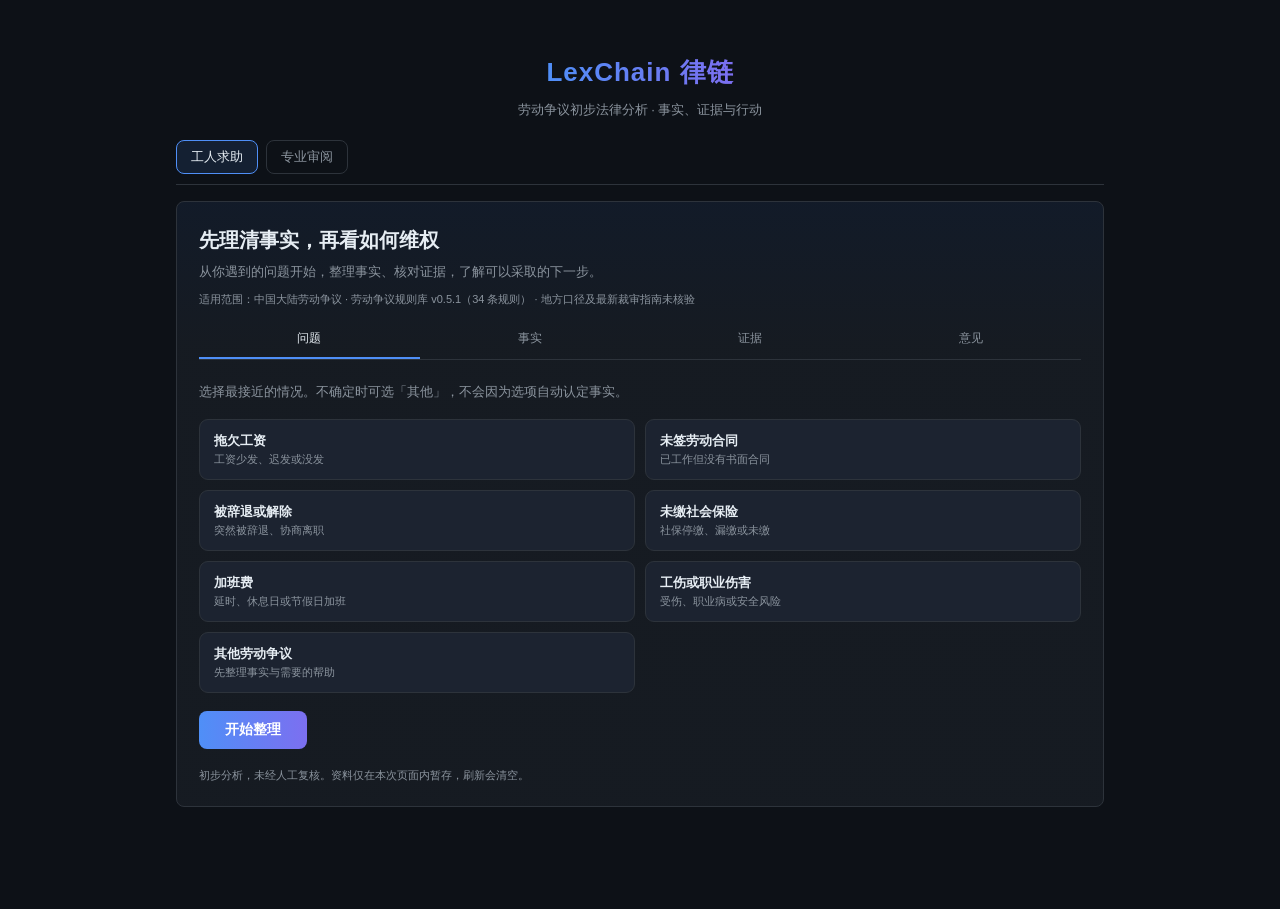
==== commit 73ad6216: "Add worker-first labor dispute intake and preliminary opinions" ====
--- a/docs/index.html
+++ b/docs/index.html
@@ -3,7 +3,9 @@
 <head data-page-node-id="PsSZfXTPzSMomUiIqgMjRa">
 <meta charset="UTF-8" data-page-node-id="27FK0Gedcv9MTASuo3gnkz">
 <meta name="viewport" content="width=device-width, initial-scale=1.0" data-page-node-id="isLUGIJhcwnBK06Z5FpobO">
-<title>LexChain 律链 · 法律形式化推理引擎</title>
+<meta name="lexchain-mode" content="static">
+<meta name="description" content="面向劳动者的劳动争议初步分析：整理欠薪、事实与证据，了解可选的求助路径。">
+<title>LexChain 律链 · 劳动争议初步分析</title>
 <style>
   :root {
     --bg: #0d1117; --panel: #161b22; --panel2: #1c2330; --border: #2d333b;
@@ -66,7 +68,7 @@
   .tri button.on-unk { background: rgba(139,148,158,.2); color: var(--muted); }
   .fact-row input[type=number] { width: 90px; background: var(--bg); border: 1px solid var(--border); border-radius: 6px; color: var(--text); padding: 4px 8px; font-size: 12px; }
   footer { text-align: center; color: var(--muted); font-size: 12px; margin-top: 30px; padding: 0 20px; }
-  .hidden { display: none; }
+  .hidden, [hidden] { display: none !important; }
   .err { background: rgba(248,81,73,.1); border: 1px solid rgba(248,81,73,.4); color: var(--red); border-radius: 8px; padding: 12px; font-size: 13px; margin-top: 12px; }
   .toggle-all { font-size: 12px; color: var(--muted); background: none; border: none; cursor: pointer; text-decoration: underline; }
   /* ===== 理论基石：符号推演 ===== */
@@ -106,14 +108,125 @@
   .hoh th { background: #0a0e14; color: var(--accent); font-weight: 600; }
   .hoh td { color: var(--text); }
   .hoh .pair { color: var(--accent2); font-family: Menlo, monospace; }
+  .mode-tabs { display:flex; gap:8px; margin: 8px 0 16px; border-bottom:1px solid var(--border); padding-bottom:10px; }
+  .mode-tab { border:1px solid var(--border); background:transparent; color:var(--muted); border-radius:8px; padding:7px 14px; font-size:13px; cursor:pointer; }
+  .mode-tab.active { color:var(--text); border-color:var(--accent); background:rgba(79,143,247,.12); }
+  .worker-shell { background:linear-gradient(180deg,rgba(79,143,247,.08),rgba(22,27,34,.98) 24%); border:1px solid var(--border); border-radius:14px; padding:22px; margin-bottom:18px; }
+  .worker-shell h2 { font-size:20px; margin-bottom:6px; }
+  .worker-lead { color:var(--muted); font-size:13px; max-width:680px; }
+  .worker-meta { color:var(--muted); font-size:11px; margin-top:8px; }
+  .worker-progress { display:flex; gap:6px; margin:18px 0; }
+  .worker-progress span { height:4px; flex:1; border-radius:3px; background:var(--border); }
+  .worker-progress span.on { background:var(--accent); }
+  .issue-grid { display:grid; grid-template-columns:repeat(2,minmax(0,1fr)); gap:10px; margin-top:16px; }
+  .issue-choice { text-align:left; min-height:58px; border:1px solid var(--border); border-radius:9px; background:var(--panel2); color:var(--text); padding:12px 14px; cursor:pointer; font-size:13px; }
+  .issue-choice:hover,.issue-choice.selected { border-color:var(--accent); background:rgba(79,143,247,.1); }
+  .worker-form { margin-top:14px; }
+  .worker-form label { display:block; color:var(--muted); font-size:12px; margin:12px 0 5px; }
+  .worker-form input,.worker-form select,.worker-form textarea { width:100%; background:var(--panel2); color:var(--text); border:1px solid var(--border); border-radius:7px; padding:9px 10px; font:inherit; font-size:13px; }
+  .worker-form textarea { min-height:90px; resize:vertical; }
+  .worker-row-head,.worker-wage-row { display:grid; grid-template-columns:1.1fr 1fr 1fr auto; gap:7px; align-items:center; }
+  .worker-row-head { color:var(--muted); font-size:11px; margin-top:12px; }
+  .worker-wage-row { margin-top:7px; }
+  .worker-wage-row input { min-width:0; }
+  .icon-btn { width:34px; height:34px; padding:0; margin:0; border:1px solid var(--border); border-radius:7px; background:transparent; color:var(--muted); cursor:pointer; }
+  .worker-link { border:0; background:transparent; color:var(--accent); cursor:pointer; padding:8px 0; font-size:12px; }
+  .worker-evidence { display:grid; gap:8px; margin-top:12px; }
+  .evidence-row { display:grid; grid-template-columns:1fr 150px; gap:10px; align-items:center; padding:9px 0; border-bottom:1px solid rgba(45,51,59,.5); }
+  .evidence-row b { display:block; font-size:13px; font-weight:500; }
+  .evidence-row small { color:var(--muted); font-size:11px; }
+  .evidence-row select { margin:0; }
+  .redact-note { margin-top:12px; color:var(--amber); font-size:12px; padding:9px 10px; border-left:3px solid var(--amber); background:rgba(210,153,34,.08); }
+  .worker-actions { display:flex; justify-content:space-between; gap:10px; margin-top:18px; }
+  .worker-actions .btn { margin-top:0; }
+  .worker-opinion { margin-top:10px; }
+  .opinion-banner { border:1px solid rgba(63,185,80,.45); background:rgba(63,185,80,.08); border-radius:10px; padding:15px; }
+  .opinion-banner.warn { border-color:rgba(210,153,34,.5); background:rgba(210,153,34,.08); }
+  .opinion-banner.caution { border-color:rgba(210,153,34,.5); background:rgba(210,153,34,.06); }
+  .opinion-banner h3 { font-size:18px; margin-bottom:5px; }
+  .opinion-label { color:var(--muted); font-size:12px; }
+  .opinion-section { border-top:1px solid var(--border); padding-top:14px; margin-top:16px; }
+  .opinion-section h3 { font-size:14px; color:var(--accent); margin-bottom:8px; }
+  .opinion-section p,.opinion-section li { font-size:13px; color:var(--text); }
+  .opinion-section ul { margin-left:18px; }
+  .claim-card { display:flex; justify-content:space-between; gap:12px; border:1px solid var(--border); background:var(--panel2); border-radius:8px; padding:11px 12px; margin-top:8px; }
+  .claim-card strong { color:var(--green); white-space:nowrap; }
+  .formula { color:var(--accent2); font:12px Menlo,monospace; margin-top:4px; }
+  .action-list { display:grid; gap:8px; }
+  .action-item { display:grid; grid-template-columns:74px 1fr; gap:8px; padding:8px 0; border-bottom:1px solid rgba(45,51,59,.5); }
+  .action-item em { color:var(--amber); font-size:11px; font-style:normal; }
+  .action-item b { font-size:13px; }
+  .action-item p { color:var(--muted); margin-top:2px; }
+  .worker-disclaimer { color:var(--muted); font-size:11px; margin-top:15px; }
+  body.worker-mode .expert-badges { display:none; }
+  #expertSurface[hidden] .der-list li::before, #expertSurface[hidden] .nl-chain li::before { content:none; }
+  .worker-evidence select { width:100%; border:1px solid var(--border); background:var(--panel2); color:var(--text); border-radius:6px; padding:10px; font-family:inherit; font-size:13px; }
+  .worker-privacy { color:var(--muted); font-size:11px; margin:18px 0 0; }
+  .worker-wage-row label { margin:0; }
+  .worker-wage-row label span { display:none; }
+  .worker-wage-row .wage-month { grid-column:auto; }
+  .opinion-details { border-top:1px solid var(--border); padding-top:12px; margin-top:16px; }
+  .opinion-details summary { cursor:pointer; color:var(--accent); font-size:14px; }
+  .opinion-details .opinion-section { border:0; margin-top:8px; padding-top:4px; }
+  .action-item span { color:var(--amber); font-size:11px; }
+  .worker-progress { display:grid; grid-template-columns:repeat(4,minmax(0,1fr)); gap:0; margin:20px 0 22px; border-bottom:1px solid var(--border); }
+  .worker-progress span { height:auto; border-radius:0; background:none; color:var(--muted); text-align:center; padding:0 4px 9px; font-size:12px; border-bottom:2px solid transparent; }
+  .worker-progress span.current { color:var(--text); border-color:var(--accent); }
+  .worker-progress span.complete { color:var(--green); border-color:rgba(63,185,80,.6); }
+  .issue-choice { display:flex; flex-direction:column; justify-content:center; gap:2px; }
+  .issue-choice small { color:var(--muted); font-size:11px; }
+  .field-hint { display:block; color:var(--muted); font-size:11px; margin-top:3px; }
+  .worker-form .form-subhead { font-size:13px; margin-top:18px; }
+  .worker-wage-head,.worker-wage-row { display:grid; grid-template-columns:minmax(110px,1.1fr) minmax(100px,1fr) minmax(100px,1fr) 36px; gap:8px; align-items:center; }
+  .worker-wage-head { color:var(--muted); font-size:11px; margin-top:12px; }
+  .worker-wage-row { margin-top:7px; }
+  .worker-wage-row input { min-width:0; }
+  .evidence-row { grid-template-columns:minmax(0,1fr) minmax(130px,150px); }
+  .evidence-row small { display:block; }
+  .opinion-banner { border-radius:6px; }
+  .claim-line { display:grid; grid-template-columns:minmax(0,1fr) auto; align-items:start; gap:12px; padding:11px 0; border-bottom:1px solid var(--border); }
+  .claim-line small { display:block; color:var(--muted); font-size:11px; margin-top:4px; }
+  .claim-line .formula { color:var(--accent2); font-family:Menlo,monospace; }
+  .claim-line strong { color:#78d49a; white-space:nowrap; }
+  .rule-caveat { display:block; margin-top:4px; color:var(--muted); font-size:11px; }
+  .opinion-section h4 { margin-top:12px; font-size:12px; color:var(--amber); }
+  .opinion-section li { margin:7px 0; }
+  .opinion-section li small { display:block; color:var(--muted); font-size:11px; }
+  .coverage-note { color:var(--amber); font-size:11px; margin-top:10px; }
+  .result-actions { display:flex; flex-wrap:wrap; gap:10px; border-top:1px solid var(--border); margin-top:16px; padding-top:13px; }
+  .expert-notice { color:var(--amber); font-size:12px; margin:8px 0 14px; }
+  :focus-visible { outline:2px solid var(--accent); outline-offset:2px; }
+  .worker-shell,.card,.rule-card,.deo-card,.verdict { border-radius:8px; }
+  .mode-tab { font-size:13px; }
+  @media (max-width:560px) {
+    .worker-shell { padding:16px; }
+    .issue-grid { grid-template-columns:repeat(2,minmax(0,1fr)); }
+    .issue-choice:first-child { grid-column:1/-1; }
+    .issue-choice { padding:12px 10px; min-height:76px; font-size:13px; }
+    .worker-row-head { display:none; }
+    .worker-wage-head { display:none; }
+    .worker-wage-row { grid-template-columns:minmax(0,1fr) minmax(0,1fr) 34px; }
+    .worker-wage-row .wage-month { grid-column:1 / -1; }
+    .worker-wage-row label span { display:block; font-size:11px; color:var(--muted); margin:2px 0 3px; }
+    .worker-wage-row { border-top:1px solid var(--border); margin-top:12px; padding-top:8px; }
+    .evidence-row { grid-template-columns:1fr; gap:5px; }
+    .evidence-row select { max-width:100%; }
+    .claim-card { display:block; }
+    .claim-card strong { display:block; margin-top:5px; }
+    .claim-line { grid-template-columns:1fr; }
+    .claim-line strong { white-space:normal; }
+    .worker-progress span { font-size:11px; }
+    header h1 { font-size:24px; }
+    .mode-tab { flex:1; }
+  }
 </style>
 </head>
-<body data-page-node-id="8iEx9HB4UejlXtGTknqISz">
+<body class="worker-mode" data-page-node-id="8iEx9HB4UejlXtGTknqISz">
 <div class="wrap" data-page-node-id="PXcmVNnKZJIlE6Lpy5dcK5">
   <header data-page-node-id="AC82jdaXDvnkETZtqz8NHw">
     <h1 data-page-node-id="3eas1RuthiZibGDweAJNau"><span data-page-node-id="trlMmMA6we5F9K7dM6GMHF">LexChain 律链</span></h1>
-    <div class="sub" data-page-node-id="rGAv9Cwy0HodwI0c28MZ6c">分析哲学形式化法律推理引擎 · v0.1 劳动纠纷验证集</div>
-    <div style="margin-top:8px" data-page-node-id="2qCRTweAUWBQGh2IgwYf9Q">
+    <div class="sub" data-page-node-id="rGAv9Cwy0HodwI0c28MZ6c">劳动争议初步法律分析 · 事实、证据与行动</div>
+    <div class="expert-badges" style="margin-top:8px" data-page-node-id="2qCRTweAUWBQGh2IgwYf9Q">
       <span class="badge" data-page-node-id="Y1KVa1GT4QhDN67C2BL3Ln">道义逻辑 O/F/P</span>
       <span class="badge" data-page-node-id="mIiJxzrPqOlq3Sv80LHay0">三值判定 T/F/U</span>
       <span class="badge" data-page-node-id="aGzgwrXjpfKVTA89egM71H">可废止推理</span>
@@ -121,12 +234,35 @@
     </div>
   </header>
 
+  <div class="mode-tabs" role="tablist" aria-label="工作模式">
+    <button id="workerModeBtn" class="mode-tab active" role="tab" aria-selected="true" aria-controls="workerSurface">工人求助</button>
+    <button id="expertModeBtn" class="mode-tab" role="tab" aria-selected="false" aria-controls="expertSurface">专业审阅</button>
+  </div>
+
+  <section id="workerSurface" class="worker-shell" aria-label="工人求助">
+    <h2>先理清事实，再看如何维权</h2>
+    <p class="worker-lead">从你遇到的问题开始，整理事实、核对证据，了解可以采取的下一步。</p>
+    <div id="workerMeta" class="worker-meta">中华人民共和国大陆地区 · 规则库加载中</div>
+    <div id="workerProgress" class="worker-progress" aria-label="案件进度"></div>
+    <div id="workerContent" aria-live="polite"><p>正在加载规则库…</p></div>
+    <div id="workerError" class="err" role="alert" hidden></div>
+    <button id="retrySchema" class="worker-link" type="button" onclick="init()" hidden>重新加载规则库</button>
+    <div class="worker-actions">
+      <button id="workerBackBtn" class="btn ghost" type="button">上一步</button>
+      <button id="workerNextBtn" class="btn" type="button" disabled>加载中…</button>
+    </div>
+    <p class="worker-privacy">初步分析，未经人工复核。资料仅在本次页面内暂存，刷新会清空。</p>
+  </section>
+
+  <div id="expertSurface" hidden>
+  <p class="expert-notice">专业审阅与工人求助使用同一份事实。下面是规则对输入的条件推演，事实及材料均未由系统查证；不等同于司法认定。</p>
+
   <div class="card" data-page-node-id="wtyxxEg2XyhzfxhFRwy7So">
     <h2 data-page-node-id="8v1SY3z0OoLtrpBDrHqLrT">① 输入事件</h2>
     <textarea id="eventText" placeholder="用自然语言描述事件，例如：我在公司工作了8个月，一直没有签书面劳动合同，上个月被辞退了……"></textarea>
     <div class="presets" id="presets" data-page-node-id="KBGAxTkIznjNuzR7W672NG"></div>
     <button class="btn" id="analyzeBtn" onclick="analyzeText()" data-page-node-id="Bf56IJOTYQFfnmvdksYVYw">分析 →</button>
-    <span id="engineHint" style="font-size:12px;color:var(--muted);margin-left:10px" data-page-node-id="uKJEKAAeRHvwSGe8ieW7tk">判定由确定性规则引擎完成；LLM 仅负责事实抽取</span>
+    <p id="engineHint" class="meta-note">点击上方「分析」会将文本发送至本机配置的事实抽取服务；请先脱敏。只用下方事实面板分析不发送文本。</p>
     <div id="errBox" class="err hidden" data-page-node-id="k0vt3nFgk8JmOqXooDuOA5"></div>
   </div>
 
@@ -211,66 +347,48 @@
   </div>
 
   <footer id="disclaimer" data-page-node-id="IwV3l2qTZqxQq0e7rcet5B">本工具输出为法律风险分析参考，不构成正式法律意见。条文以官方最新文本为准，重大事项请咨询执业律师。</footer>
+  </div>
 </div>
 
-<script>window.LEXCHAIN_STATIC = true;</script>
+<script src="./opinion.js"></script>
 <script src="./engine-browser.js"></script>
+<script src="./runtime.js"></script>
+<script src="./worker.js"></script>
 <script>
 let SCHEMA = null;
 let FACT_STATE = {};
-const STATIC_MODE = Boolean(window.LEXCHAIN_STATIC);
-// 本地服务仍使用 Node API；GitHub Pages 则直接在浏览器中运行确定性引擎。
-const API_BASE = STATIC_MODE ? '' : ((location.protocol.startsWith('http') && location.port === '8787') ? '' : 'http://127.0.0.1:8787');
 
 const ST_LABEL = {VIOLATION:'违反', RISK:'风险', DEFENSIBLE:'待查证', POSSIBLE:'证据不足', PERMITTED:'许可成立', COMPLIANT:'合规', DEFEATED:'例外推翻', NOT_TRIGGERED:'不适用'};
 const V_CLASS = {'存在违法行为':'v-bad','存在法律风险':'v-warn','证据不足，待补事实':'v-warn','未发现违反本规则库情形':'v-ok'};
 
 async function init() {
-  if (STATIC_MODE) {
-    const rules = await (await fetch('./rules/labor-rules.json')).json();
-    window.LEXCHAIN_RULESET = rules;
-    SCHEMA = {
-      has_key: false,
-      has_ollama: false,
-      facts: rules.facts,
-      rulebase: rules.meta,
-      presets: [
-        {
-          name: '未签合同被辞退',
-          text: '我在一家公司工作了8个月，公司一直没有和我签书面劳动合同，上个月公司突然把我辞退了，也没有给任何补偿。',
-          facts: { employment_exists: true, months_employed: 8, written_contract_signed: false, terminated_by_employer: true }
-        },
-        {
-          name: '拖欠工资未缴社保',
-          text: '公司已经拖欠我三个月工资没有足额发放，社保也从半年前就停缴了，我打算辞职。',
-          facts: { employment_exists: true, wage_paid_on_time_full: false, social_insurance_paid: false, terminated_by_employer: false }
-        },
-        {
-          name: '试用期被辞退',
-          text: '我和公司签了三年合同，试用期6个月。试用期第2个月公司直接口头让我走人，没说任何理由。',
-          facts: { employment_exists: true, probation_agreed: true, probation_months: 6, contract_duration_months: 36, terminated_by_employer: true, probation_termination_reason_stated: false }
-        }
-      ]
-    };
-  } else {
-    SCHEMA = await (await fetch(API_BASE + '/api/schema')).json();
+  document.getElementById('retrySchema').hidden = true;
+  try {
+    SCHEMA = await LexChainRuntime.schema();
+    const kb = document.getElementById('keyBadge');
+    kb.textContent = LexChainRuntime.isStatic ? '浏览器内规则计算' : '本机规则计算';
+    if (LexChainRuntime.isStatic) {
+      document.getElementById('engineHint').textContent = '公开版关闭自由文本自动识别。请在下方逐项确认事实后分析；文本只留在页面内。';
+      document.getElementById('analyzeBtn').disabled = true;
+      document.getElementById('analyzeBtn').textContent = '公开版请使用事实面板';
+    }
+    SCHEMA.facts.forEach(f => FACT_STATE[f.key] = null);
+    const pz = document.getElementById('presets');
+    pz.innerHTML = '';
+    (SCHEMA.presets || []).forEach(p => {
+      const b = document.createElement('button'); b.className = 'chip'; b.type = 'button'; b.textContent = '示例：' + p.name;
+      b.onclick = () => { document.getElementById('eventText').value = p.text; setFacts(p.facts); };
+      pz.appendChild(b);
+    });
+    renderFactPanel();
+    LexChainWorker.init();
+  } catch (error) {
+    const box = document.getElementById('workerError');
+    box.hidden = false;
+    box.textContent = '规则库加载失败：' + error.message;
+    document.getElementById('retrySchema').hidden = false;
+    document.getElementById('workerNextBtn').disabled = true;
   }
-  const kb = document.getElementById('keyBadge');
-  if (STATIC_MODE) {
-    kb.textContent = 'GitHub Pages 静态模式'; kb.className = 'badge warn';
-    document.getElementById('engineHint').textContent = '判定由浏览器端确定性规则引擎完成；自然语言使用关键词抽取，请核对事实面板';
-  }
-  else if (SCHEMA.has_key) { kb.textContent = '自然语言抽取 已就绪'; kb.className = 'badge ok'; }
-  else { kb.textContent = '未配置 DeepSeek Key（仅手动模式）'; kb.className = 'badge warn'; }
-  SCHEMA.facts.forEach(f => FACT_STATE[f.key] = null);
-  // 预设
-  const pz = document.getElementById('presets');
-  SCHEMA.presets.forEach(p => {
-    const b = document.createElement('span'); b.className = 'chip'; b.textContent = p.name;
-    b.onclick = () => { document.getElementById('eventText').value = p.text; analyzeText(p.facts); };
-    pz.appendChild(b);
-  });
-  renderFactPanel();
 }
 
 function renderFactPanel() {
@@ -324,60 +442,13 @@
     if (!def) continue;
     if (def.type === 'number') {
       const inp = numberInput(k);
-      if (inp) { inp.value = v; FACT_STATE[k] = Number(v); }
+      if (inp && v !== null && v !== undefined && v !== '') { inp.value = v; FACT_STATE[k] = Number(v); }
     } else setFact(k, v);
   }
 }
 
 async function postJSON(url, body) {
-  if (STATIC_MODE && url === '/api/analyze') {
-    const supplied = body.facts || {};
-    const extraction = body.text ? staticExtract(body.text) : null;
-    const facts = extraction ? { ...extraction.facts, ...supplied } : { ...supplied };
-    return {
-      facts_used: facts,
-      extraction: extraction ? { ...extraction, extractor: '浏览器端关键词抽取（静态模式）' } : null,
-      report: window.LexChainBrowserEngine.analyze(facts, window.LEXCHAIN_RULESET)
-    };
-  }
-  for (let attempt = 0; attempt < 2; attempt++) {
-    try {
-      const resp = await fetch(API_BASE + url, { method: 'POST', headers: {'Content-Type': 'application/json'}, body: JSON.stringify(body) });
-      const txt = await resp.text();
-      let data = null;
-      try { data = txt ? JSON.parse(txt) : null; } catch (e) { data = null; }
-      if (!resp.ok || !data) throw new Error((data && data.error) || `服务异常（HTTP ${resp.status}${txt ? '' : '，空响应'}）`);
-      return data;
-    } catch (e) {
-      if (attempt === 1) throw e;
-      await new Promise(r => setTimeout(r, 600)); // 首次失败（网络抖动/连接竞态）自动重试一次
-    }
-  }
-}
-
-function staticExtract(text) {
-  const facts = {};
-  const normalized = String(text || '').replace(/[，。！？；、]/g, ' ');
-  const numberWords = { 零: 0, 一: 1, 二: 2, 两: 2, 三: 3, 四: 4, 五: 5, 六: 6, 七: 7, 八: 8, 九: 9, 十: 10 };
-  const number = (value) => /^\d+(?:\.\d+)?$/.test(value) ? Number(value) : numberWords[value];
-  const matchNumber = (pattern) => {
-    const m = normalized.match(pattern);
-    return m ? number(m[1]) : null;
-  };
-  if (/(公司|单位|雇主|老板)/.test(normalized) || /(工作|上班|入职)/.test(normalized)) facts.employment_exists = true;
-  const months = matchNumber(/([0-9一二两三四五六七八九十]+)\s*个?月/);
-  if (months !== null) facts.months_employed = months;
-  if (/(未|没|没有|一直没有|从未)[^\n]{0,16}(签|订)[^\n]{0,12}(书面)?劳动合同/.test(normalized) || /没签合同|未签合同/.test(normalized)) facts.written_contract_signed = false;
-  else if (/(签了|签订|签署)[^\n]{0,8}(劳动)?合同/.test(normalized)) facts.written_contract_signed = true;
-  if (/(辞退|开除|解除劳动合同|让.*走|裁员)/.test(normalized)) facts.terminated_by_employer = true;
-  if (/(拖欠|欠发|未足额|没有足额|工资.*没发|工资.*未发)/.test(normalized)) facts.wage_paid_on_time_full = false;
-  if (/(社保|社会保险)[^\n]{0,10}(停缴|未缴|没缴|没有缴|断缴)/.test(normalized)) facts.social_insurance_paid = false;
-  if (/试用期/.test(normalized)) facts.probation_agreed = true;
-  const probationMonths = matchNumber(/试用期\s*([0-9一二两三四五六七八九十]+)\s*个?月/);
-  if (probationMonths !== null) facts.probation_months = probationMonths;
-  if (/(三年|3年)/.test(normalized) && /合同/.test(normalized)) facts.contract_duration_months = 36;
-  if (/(没有|未|没)[^\n]{0,8}(理由|说明|告知)/.test(normalized) || /口头/.test(normalized)) facts.probation_termination_reason_stated = false;
-  return { facts, summary: text ? `已识别文本中的部分事实：${text}` : '' };
+  return LexChainRuntime.analyze(body);
 }
 
 async function analyzeText(presetFacts) {
@@ -388,7 +459,8 @@
   try {
     const data = await postJSON('/api/analyze', { text, facts: presetFacts || undefined });
     if (data.facts_used) setFacts(cleanFacts(data.facts_used));
-    render(data);
+    renderExpertReport(data);
+    LexChainWorker.receiveExpertAnalysis(data);
     hideError();
   } catch (e) { showError('请求失败：' + e.message); }
   btn.disabled = false;
@@ -397,7 +469,8 @@
 async function analyzeFacts() {
   try {
     const data = await postJSON('/api/analyze', { facts: FACT_STATE });
-    render(data); hideError();
+    renderExpertReport(data); hideError();
+    LexChainWorker.receiveExpertAnalysis(data);
   } catch (e) { showError('请求失败：' + e.message); }
 }
 
@@ -413,14 +486,15 @@
 }
 function hideError() { document.getElementById('errBox').classList.add('hidden'); }
 
-function render(data) {
+function renderExpertReport(data) {
   const r = data.report;
   let html = '';
 
   // 抽取摘要
   if (data.extraction && data.extraction.summary) {
     const src = data.extraction.extractor || 'LLM';
-    html += `<div class="card"><h2>案情概括（${src}）</h2><p style="font-size:14px">${data.extraction.summary}</p></div>`;
+    const safe = value => String(value || '').replace(/&/g, '&amp;').replace(/</g, '&lt;').replace(/>/g, '&gt;');
+    html += `<div class="card"><h2>案情概括（${safe(src)} · 待核对）</h2><p style="font-size:14px">${safe(data.extraction.summary)}</p></div>`;
   }
 
   // 总判定
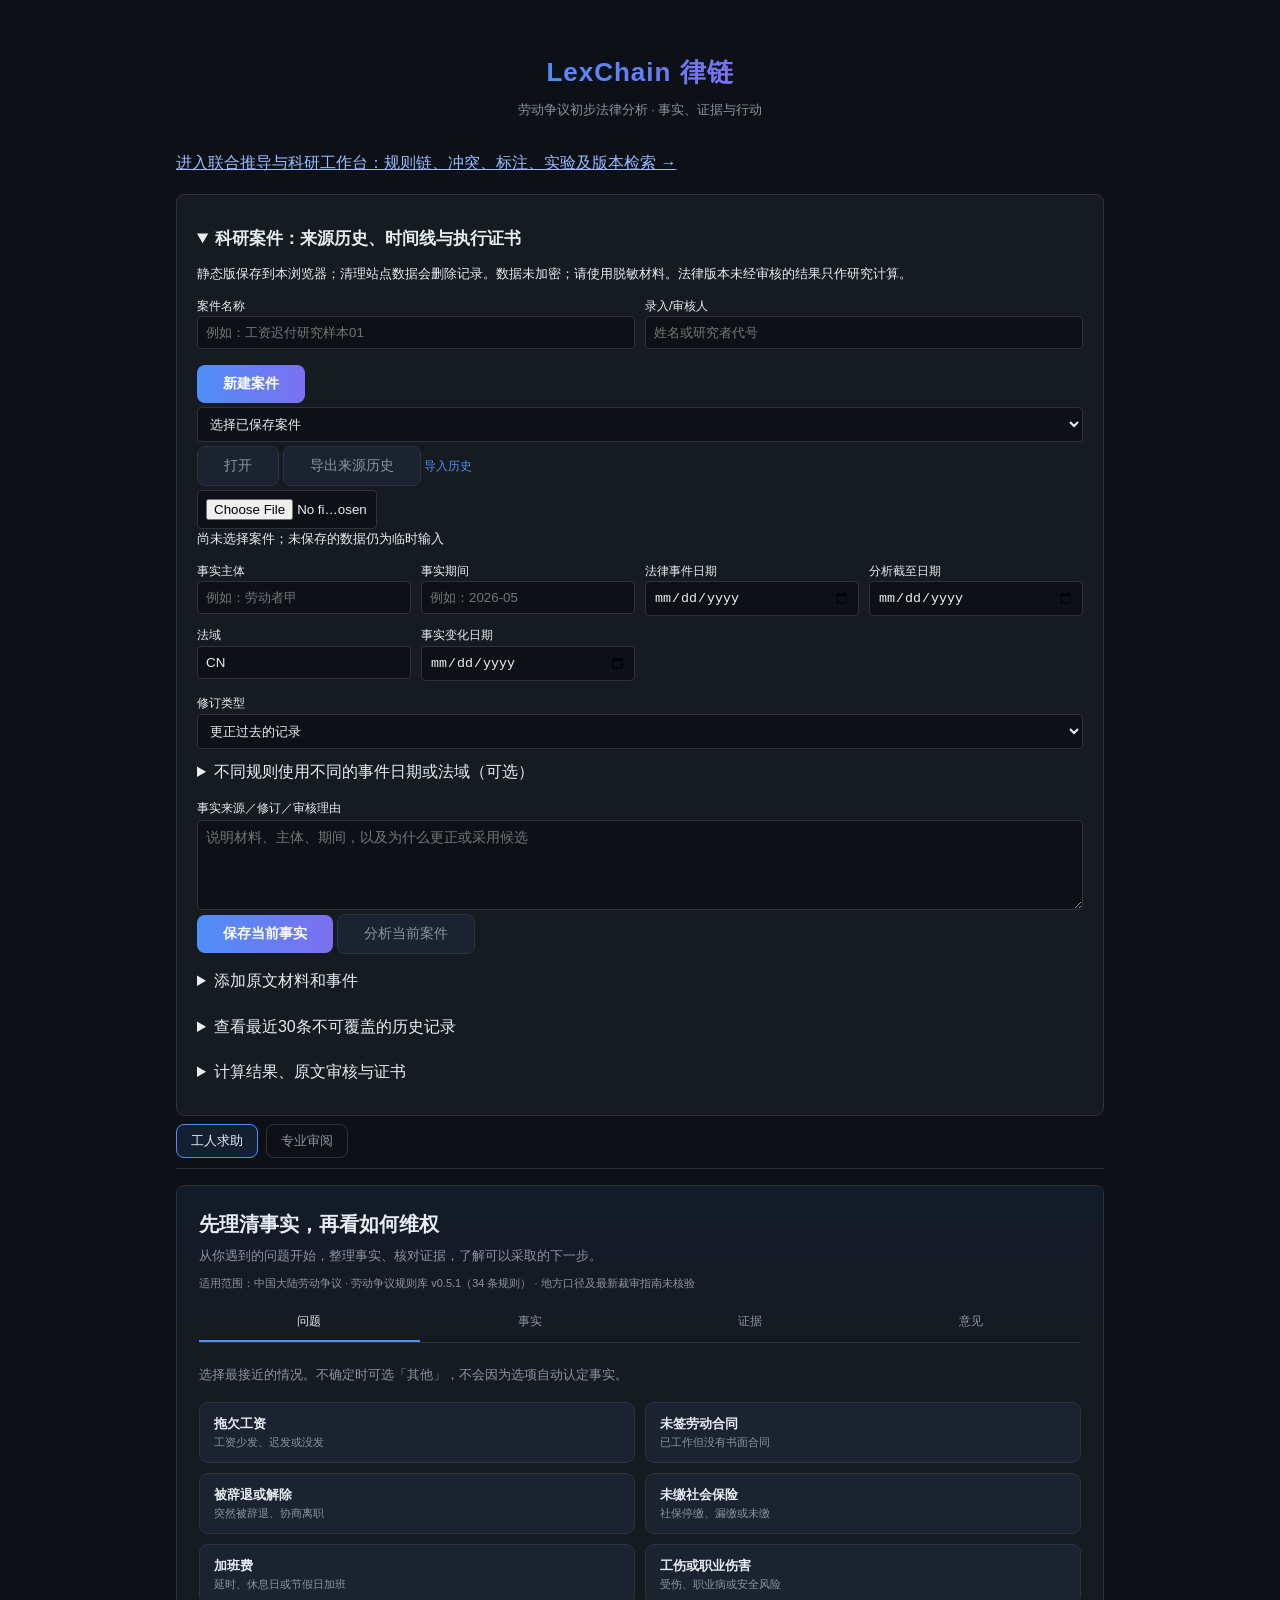
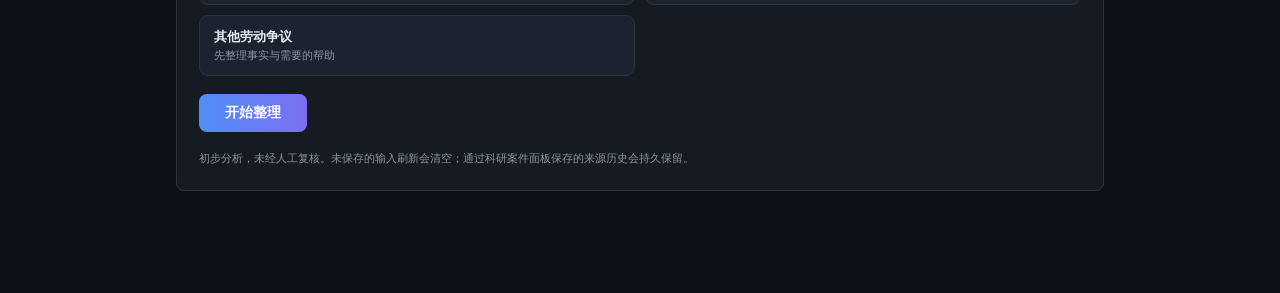
==== commit 07b777e6: "Publish browser research workbench on GitHub Pages" ====
--- a/docs/index.html
+++ b/docs/index.html
@@ -227,14 +227,15 @@
     <h1 data-page-node-id="3eas1RuthiZibGDweAJNau"><span data-page-node-id="trlMmMA6we5F9K7dM6GMHF">LexChain 律链</span></h1>
     <div class="sub" data-page-node-id="rGAv9Cwy0HodwI0c28MZ6c">劳动争议初步法律分析 · 事实、证据与行动</div>
     <div class="expert-badges" style="margin-top:8px" data-page-node-id="2qCRTweAUWBQGh2IgwYf9Q">
-      <span class="badge" data-page-node-id="Y1KVa1GT4QhDN67C2BL3Ln">道义逻辑 O/F/P</span>
+      <span class="badge" data-page-node-id="Y1KVa1GT4QhDN67C2BL3Ln">规范标签 O/F/P</span>
       <span class="badge" data-page-node-id="mIiJxzrPqOlq3Sv80LHay0">三值判定 T/F/U</span>
-      <span class="badge" data-page-node-id="aGzgwrXjpfKVTA89egM71H">可废止推理</span>
+      <span class="badge" data-page-node-id="aGzgwrXjpfKVTA89egM71H">局部例外检查</span>
       <span class="badge" id="keyBadge" data-page-node-id="EaB1oFuyF2YlSqdUZA5FYp">检查中…</span>
     </div>
   </header>
 
-  <div class="mode-tabs" role="tablist" aria-label="工作模式">
+  <p style="max-width:1100px;margin:18px auto"><a href="./workbench.html" style="color:#9bbcff">进入联合推导与科研工作台：规则链、冲突、标注、实验及版本检索 →</a></p>
+<div class="mode-tabs" role="tablist" aria-label="工作模式">
     <button id="workerModeBtn" class="mode-tab active" role="tab" aria-selected="true" aria-controls="workerSurface">工人求助</button>
     <button id="expertModeBtn" class="mode-tab" role="tab" aria-selected="false" aria-controls="expertSurface">专业审阅</button>
   </div>
@@ -251,7 +252,7 @@
       <button id="workerBackBtn" class="btn ghost" type="button">上一步</button>
       <button id="workerNextBtn" class="btn" type="button" disabled>加载中…</button>
     </div>
-    <p class="worker-privacy">初步分析，未经人工复核。资料仅在本次页面内暂存，刷新会清空。</p>
+    <p class="worker-privacy">初步分析，未经人工复核。未保存的输入刷新会清空；通过科研案件面板保存的来源历史会持久保留。</p>
   </section>
 
   <div id="expertSurface" hidden>
@@ -274,92 +275,53 @@
 
   <div id="report" data-page-node-id="Lge5YZrceQLVSk72SocNAa"></div>
 
-  <div class="card" data-page-node-id="9f2v6cgGhTI3Khc42GIGiU">
-    <h2 data-page-node-id="dFSw7DXX0FTnGQY1dLGjk6">③ 理论基石 · 分析哲学符号推演体系 <span class="tag ok" data-page-node-id="G3Hsxzw0xbjmLrdzzfGlsy">真值表引擎实时证明</span></h2>
-    <p style="font-size:13px;color:var(--muted);margin-bottom:6px" data-page-node-id="lC5NADKWtnWMNioen28ml5">以下重言式与矛盾式由页面内置<b style="color:var(--text)" data-page-node-id="i1HdasJ02gujvpQowvXe1r">真值表推演引擎</b>逐行计算证明——展开即见每一行赋值，证明过程可复现、可审计，与上方规则推理同源。每条公式均附<b style="color:var(--text)" data-page-node-id="UzhEtMV9uJGk6oDCiQrg8h">配套解释</b>：名称、直观含义、法律与引擎中的意义。</p>
-
-    <details class="logi" data-page-node-id="ar3GlRzbGRBKR1BG46HOAC"><summary data-page-node-id="h6nitEFqiJRPWAFxrAN1xY">一、重言式（全 12 条）—— 恒真式的逐行证明 ⊨</summary>
-      <div class="body" data-page-node-id="I37AoTvzkkva6RV8RAajSg">
-        <div class="tt-wrap" id="tautBody" data-page-node-id="xHVLdP9O7mgwTyLyqPRY5y"></div>
-        <div class="t-der" style="margin-top:12px" data-page-node-id="TgLnxxqI06RL32b2vwnKf5"><b data-page-node-id="geAo5VrZZTKqwzUIbdGn3B">量词重言式（第 11、12 条）语义推演：</b></div>
-        <div class="proof" data-page-node-id="w2gxmw8nj8yenNpEQ3H313">【11】∀x(F(x)→F(x))   ——全称概括律
-  证：任取个体域 D 与指派 a∈D，F(a)→F(a) 是重言式 2（p→p）的代入例，恒真；
-      a 任意，由 ∀-引入规则，得 ⊨∀x(F(x)→F(x))。∎
-  解释：谓词 F 无论指「签订合同」「支付工资」还是任意属性，
-      「每个个体若具有 F 则具有 F」无条件成立——它是所有全称规范条文的骨架：
-      立法者写 ∀x(劳动者(x)→O(pay(x)))，其可靠性最终锚定在这种恒真结构上。</div>
-        <div class="proof" data-page-node-id="yBKq9NqIEUEyNfyhAJFI2V">【12】¬∀x F(x) ≡ ∃x¬F(x)   ——量词对偶律（谓词版德摩根）
-  证（⇒）：设 ¬∀xF(x)。若域中每个 a 都有 F(a)，则 ∀xF(x) 成立，矛盾；
-      故存在 witness a 使 ¬F(a)，即 ∃x¬F(x)。
-  证（⇐）：设 witness a 有 ¬F(a)。若 ∀xF(x) 则 F(a)，与 ¬F(a) 矛盾；故 ¬∀xF(x)。∎
-  解释：把命题层德摩根定律（第 5、6 条）推广到量词——「不是所有人都违约」
-      等值于「有人未违约」。反证法在要件事实审查中的形式根据即此条：
-      要推翻全称认定，只需找到一个反例事实。</div>
-      </div>
-    </details>
-
-    <details class="logi" data-page-node-id="wHQ6laDqYKRnBhmOh3aQGp"><summary data-page-node-id="arDir95RDEcTEsCd3wKOgD">二、矛盾式（全 8 条）—— 恒假式的逐行证明 ⊥</summary>
-      <div class="body" data-page-node-id="QaQAPTmOGtlXGIwswcIniz">
-        <div class="tt-wrap" id="contBody" data-page-node-id="cJmKgsJFPHz3Hm1T7VVUot"></div>
-        <div class="t-der" style="margin-top:12px" data-page-node-id="wu0bHub8uCHuVLduQCK8SZ"><b data-page-node-id="5JG4RDcRlGgX1QsCeCD994">量词矛盾式（第 5、6、7 条）语义推演：</b></div>
-        <div class="proof" data-page-node-id="NLpxM8unNSf5VFuf5Dn6uw">【5】∀x(F(x)∧¬F(x))   ——全称自反矛盾
-  证：对任意 a∈D，F(a)∧¬F(a) 是矛盾式 1（p∧¬p）的代入例，恒假；
-      全称概括保持假值，故该式在任意非空域恒假；空域时 ∀ 空真前提不成立，仍取假。∎
-  解释：要求「所有劳动者既享有 X 又不享有 X」的规范体系自我瓦解——
-      这是审查立法内部一致性的极限形态。</div>
-        <div class="proof" data-page-node-id="nlY1WduXbE4W2EHBHVPxVE">【6】∃x(F(x)∧¬F(x))   ——存在自反矛盾
-  证：若存在 witness a 使 F(a)∧¬F(a)，该合取本身即矛盾式，不可能为真；
-      若无 witness，则存在式为假。两种情形皆假。∎
-  解释：任何单个事实都不可能「既是又不是」——这正是事实审查中
-      禁止自相矛盾认定的逻辑根据（禁止双重认定同一事实）。</div>
-        <div class="proof" data-page-node-id="meN7vkivnc2JP73rwMDSmO">【7】∀x F(x) ∧ ∃x¬F(x)   ——全称肯定与存在否定的冲突
-  证：设 ∃x¬F(x) 成立，取 witness a 有 ¬F(a)；而 ∀xF(x) 蕴含 F(a)，矛盾；
-      若 ∃x¬F(x) 为假，则整个合取为假。故恒假。∎
-  解释：「查实了所有人合规」与「发现一个违规者」不可并存——
-      证据体系内部出现此结构时必然有一个认定是错的，必须回溯重审。</div>
-      </div>
-    </details>
-
-    <details class="logi" data-page-node-id="bR014tNIYDCUvEdAZ8utUM"><summary data-page-node-id="FifbYpmL1Y54N9k96D8nPJ">三、互反核心公式（2 条）—— 维特根斯坦本源</summary>
-      <div class="body" data-page-node-id="r0JOUpugHpTDoLTFipWxa5">
-        <div class="t-item" data-page-node-id="KVmUMkUaVsc7mY4RbK8UHe"><span class="t-head" data-page-node-id="jYEvREb6cIx6ugkLZ9XgZW"><b data-page-node-id="DmaIBh4NadEadHMutJo1CZ">Taut(p) ↔ Cont(¬p)</b></span>
-        <div class="proof" data-page-node-id="SpwgfElSmAVMqKWx70Lsb7">推演（→）：⊨p ⇔ 对每一赋值 v：v(p)=T
-                        ⇔ 对每一赋值 v：v(¬p)=F        （¬ 的语义）
-                        ⇔ ¬p 恒假
-                        ⇔ Cont(¬p)                    ∎
-推演（←）：Cont(¬p) ⇔ ¬p 恒假 ⇔ ¬¬p 恒真 ⇔ ⊨p（第 10 条双否）⇔ Taut(p)  ∎</div>
-        <div class="t-der" data-page-node-id="30FZg2EmzYGKOzFA8GXKLh"><b data-page-node-id="wkcG2LmY3w76OJnvg7OdrS">配套解释：</b>重言式与矛盾式不是两类孤立的东西，而是经否定算子一一互反的两极：p 是重言式，当且仅当 ¬p 是矛盾式。</div>
-        <div class="t-der" data-page-node-id="q04Nil23Q6cvcwKcSBsmJQ"><b data-page-node-id="T5MAvIOml5lCfIYXRJj8Bv">本源注记（维特根斯坦《逻辑哲学论》4.46）：</b>重言式与矛盾式「不是世界的图像」——重言式无条件为真，对世界不做任何限定；矛盾式无条件为假，排除一切可能。4.462：t 恒真、f 恒假，现实命题居间。互反公式划定了「许可全域」与「禁止全域」的边界对应：规范体系把某个行为空间判为禁止（Cont），当且仅当其补空间整体许可（Taut 于补集上）。</div>
-        </div>
-        <div class="t-item" style="margin-top:12px" data-page-node-id="hvKKQC6sGU9T895OkEF5Lt"><span class="t-head" data-page-node-id="dpeMmvXvIjMI0cQVyFvCF2"><b data-page-node-id="xGShs3hziZpVUETRYUOWKh">Cont(p) ↔ Taut(¬p)</b></span>
-        <div class="proof" data-page-node-id="9cyysrQjGwCwDzCafcgNj8">推演：Cont(p) ⇔ p 恒假 ⇔ 对每一 v：v(p)=F ⇔ 对每一 v：v(¬p)=T ⇔ ⊨¬p ⇔ Taut(¬p)  ∎</div>
-        <div class="t-der" data-page-node-id="oFvtYUVpT15XHLmh6UB2Vp"><b data-page-node-id="AjfGMLAqYWuaIz7mLNebOV">配套解释：</b>与上一条对称互补。两条合起来构成一个对合（involution）：以 ¬ 为桥，重言域与矛盾域完整互镜像。<b data-page-node-id="MmKCNh8TgoYBGpMg81zG3c">在 LexChain 中的意义：</b>引擎的 DEFEATED（例外推翻）机制正是这个互反的工程化——原规则被例外推翻时，其否定（例外合取式）成为新的恒真前提；禁止条款 R42「F(解除)」成立，等价于其否定域「许可解除」被判定为空（矛盾域）。</div>
-        </div>
-      </div>
-    </details>
-
-    <details class="logi" data-page-node-id="qfkXVg79mw3nuY1T0eRzjM"><summary data-page-node-id="ZtlpGMnyuAIfbaGT1FItpw">四、继不可说之物 · 道义逻辑全家族（SDL → CTD → PDL → …）—— 特征公理 + 推演示例 + 配套解释</summary>
-      <div class="body" data-page-node-id="rjyUdkxn8yhJFw3HOOWYoP">
-        <div class="t-der" style="margin-bottom:6px" data-page-node-id="St4eoYIIw5BxYlszjwnVbh"><b data-page-node-id="QYWkasXFa784FjNFSPm7sA">配套解释总纲：</b>「不可说之物」（维特根斯坦 6.421：伦理与规范「不可说，只可显示」）在分析哲学传统中无法用真值函项直接刻画——道义逻辑就是把「应当/许可/禁止」从不可说的伦理直观转化为<b style="color:var(--text)" data-page-node-id="mdCSutAi1CzGKZAz3p132K">可演算的模态系统</b>的百年努力。以下每个系统解决一个 SDL 的已知缺陷，标签标注其与 LexChain 引擎的现状关系。</div>
-        <div id="deoBody" data-page-node-id="idJ29kAK2F8L9pA0E2oFi2"></div>
-      </div>
-    </details>
+  <div class="card">
+    <h2>③ 逻辑教学与实现范围</h2>
+    <p><a href="./modal.html">打开 KD 道义模态研究台：证明、反模型与证书核查 →</a></p>
+    <p><a href="./conditional.html">条件义务与违约后义务：显式例外、优先序与冲突方案 →</a></p>
+    <p class="meta-note">业务引擎执行三值条件、条件义务片段、显式违约依赖、版本审核与独立证书检查；授权单列。下方二值真值表属于教学演示；理论条目并不代表已实现相应证明系统。</p>
+    <details class="logi"><summary>一、10 个命题重言式 · 二值真值表枚举</summary><div class="body" id="tautBody"></div></details>
+    <details class="logi"><summary>二、5 个命题矛盾式 · 二值真值表枚举</summary><div class="body" id="contBody"></div></details>
+    <details class="logi"><summary>三、量词与元语言参考 · 无量词求值器</summary><div class="body">
+      <div class="proof">∀x(F(x)→F(x))：经典有效式，不由此推出任何具体法律义务。
+¬∀xF(x) ↔ ∃x¬F(x)：经典量词对偶。
+∀x(F(x)∧¬F(x))：非空域下恒假；若允许空域则空真。
+∃x(F(x)∧¬F(x))、∀xF(x)∧∃x¬F(x)：经典不可满足。
+Taut(φ) ↔ Cont(¬φ)；Cont(φ) ↔ Taut(¬φ)：关于所有二值赋值的元语言关系。</div>
+      <p>这些关系不能把例外阻断等同为结论的否定，也不把禁止等同矛盾式。K3 在 p=U 时仍满足 ¬¬p=p。</p>
+      <p><a href="https://plato.stanford.edu/entries/logic-classical/" target="_blank" rel="noopener">经典逻辑来源</a> · <a href="https://plato.stanford.edu/entries/logic-manyvalued/" target="_blank" rel="noopener">多值逻辑来源</a></p>
+    </div></details>
+    <details class="logi"><summary>四、30 项理论参考、校勘与实现边界</summary><div class="body" id="deoBody"></div></details>
   </div>
 
-  <footer id="disclaimer" data-page-node-id="IwV3l2qTZqxQq0e7rcet5B">本工具输出为法律风险分析参考，不构成正式法律意见。条文以官方最新文本为准，重大事项请咨询执业律师。</footer>
+  <footer id="disclaimer" data-page-node-id="IwV3l2qTZqxQq0e7rcet5B">本工具输出为法律风险分析参考，不构成正式法律意见。条文须核对事件发生时适用的官方版本与法域，重大事项请咨询执业律师。</footer>
   </div>
 </div>
 
 <script src="./opinion.js"></script>
+<script src="./theory.js"></script>
 <script src="./engine-browser.js"></script>
+<script src="./modal-syntax.js"></script>
+<script src="./conditional-syntax.js"></script>
+<script src="./conditional-solver.js"></script>
+<script src="./conditional-checker.js"></script>
+<script src="./integration-evidence.js"></script>
+<script src="./integration-timeline.js"></script>
+<script src="./integration-hash.js"></script>
+<script src="./integration-governance.js"></script>
+<script src="./integration-history.js"></script>
+<script src="./integration-case-engine.js"></script>
+<script src="./integration-checker.js"></script>
 <script src="./runtime.js"></script>
 <script src="./worker.js"></script>
+<script src="./integration-ui.js"></script>
 <script>
 let SCHEMA = null;
 let FACT_STATE = {};
-
-const ST_LABEL = {VIOLATION:'违反', RISK:'风险', DEFENSIBLE:'待查证', POSSIBLE:'证据不足', PERMITTED:'许可成立', COMPLIANT:'合规', DEFEATED:'例外推翻', NOT_TRIGGERED:'不适用'};
-const V_CLASS = {'存在违法行为':'v-bad','存在法律风险':'v-warn','证据不足，待补事实':'v-warn','未发现违反本规则库情形':'v-ok'};
+let FACT_CONFIRMED = {};
+
+const ST_LABEL = {REVIEW_REQUIRED:'法律适用待审核', VIOLATION:'规则违反', RISK:'履行待查', DEFENSIBLE:'例外待查', POSSIBLE:'触发待查', PERMITTED:'许可条件满足', COMPLIANT:'本规则履行满足', DEFEATED:'本规则阻断', NOT_TRIGGERED:'未触发'};
+const V_CLASS = {'按当前事实，存在规则违反':'v-bad','存在法律风险':'v-warn','证据不足，待补事实':'v-warn','未发现违反本规则库情形':'v-ok'};
 
 async function init() {
   document.getElementById('retrySchema').hidden = true;
@@ -401,7 +363,7 @@
     fs.forEach(f => {
       if (f.type === 'number') {
         html += `<div class="fact-row"><label>${f.label}</label>
-          <input type="number" step="any" placeholder="未知" oninput="FACT_STATE['${f.key}'] = this.value === '' ? null : Number(this.value)"></div>`;
+          <input type="number" data-fact-key="${f.key}" min="${f.minimum === undefined ? '' : f.minimum}" step="${f.integer ? '1' : 'any'}" placeholder="未知" oninput="setNumberFact('${f.key}', this.value)"></div>`;
       } else {
         html += `<div class="fact-row"><label>${f.label}</label>
           <div class="tri">
@@ -416,8 +378,9 @@
   panel.innerHTML = html;
 }
 
-function setFact(key, val) {
+function setFact(key, val, confirm = true) {
   FACT_STATE[key] = val;
+  if (confirm) FACT_CONFIRMED[key] = val;
   ['t','f','u'].forEach(s => { const el = document.getElementById(`b-${key}-${s}`); if (el) el.className = ''; });
   if (val === true) document.getElementById(`b-${key}-t`).className = 'on-yes';
   else if (val === false) document.getElementById(`b-${key}-f`).className = 'on-no';
@@ -425,17 +388,22 @@
 }
 
 function numberInput(key) {
-  return document.querySelector(`input[oninput="FACT_STATE['${key}'] = this.value === '' ? null : Number(this.value)"]`);
-}
-
-function setFacts(facts) {
+  return document.querySelector(`input[data-fact-key="${key}"]`);
+}
+function setNumberFact(key, value) {
+  FACT_STATE[key] = value === '' ? null : Number(value);
+  FACT_CONFIRMED[key] = FACT_STATE[key];
+}
+
+function setFacts(facts, confirmed = facts) {
+  FACT_CONFIRMED = { ...(confirmed || {}) };
   // 先整体重置：bool 走三态按钮，number 清空输入框（number 无按钮，不能调 setFact）
   SCHEMA.facts.forEach(f => {
     if (f.type === 'number') {
       const inp = numberInput(f.key);
       if (inp) inp.value = '';
       FACT_STATE[f.key] = null;
-    } else setFact(f.key, null);
+    } else setFact(f.key, null, false);
   });
   for (const [k, v] of Object.entries(facts || {})) {
     const def = SCHEMA.facts.find(f => f.key === k);
@@ -443,7 +411,7 @@
     if (def.type === 'number') {
       const inp = numberInput(k);
       if (inp && v !== null && v !== undefined && v !== '') { inp.value = v; FACT_STATE[k] = Number(v); }
-    } else setFact(k, v);
+    } else setFact(k, v, false);
   }
 }
 
@@ -457,8 +425,8 @@
   if (!text && !presetFacts) return;
   btn.disabled = true;
   try {
-    const data = await postJSON('/api/analyze', { text, facts: presetFacts || undefined });
-    if (data.facts_used) setFacts(cleanFacts(data.facts_used));
+    const data = await postJSON('/api/analyze', { text, facts: presetFacts || FACT_CONFIRMED });
+    if (data.facts_used) setFacts(data.facts_used, data.confirmed_facts || {});
     renderExpertReport(data);
     LexChainWorker.receiveExpertAnalysis(data);
     hideError();
@@ -468,7 +436,7 @@
 
 async function analyzeFacts() {
   try {
-    const data = await postJSON('/api/analyze', { facts: FACT_STATE });
+    const data = await postJSON('/api/analyze', { facts: FACT_CONFIRMED });
     renderExpertReport(data); hideError();
     LexChainWorker.receiveExpertAnalysis(data);
   } catch (e) { showError('请求失败：' + e.message); }
@@ -489,6 +457,11 @@
 function renderExpertReport(data) {
   const r = data.report;
   let html = '';
+  const safeText = value => String(value).replace(/&/g, '&amp;').replace(/</g, '&lt;').replace(/>/g, '&gt;');
+  const factValueText = value => value === null ? '未知' : value === true ? '是' : value === false ? '否' : String(value);
+  if (data.fact_conflicts && data.fact_conflicts.length) {
+    html += `<div class="card"><h2>事实来源有分歧，请核对</h2><p>本次保留你明确填写的值；这不表示该值已被独立证实。可修改事实面板后重新分析。</p><ul>${data.fact_conflicts.map(c => `<li>${safeText((SCHEMA.facts.find(f => f.key === c.fact) || {}).label || c.fact)}：已填 ${safeText(factValueText(c.confirmed))}，模型建议 ${safeText(factValueText(c.candidate))}</li>`).join('')}</ul></div>`;
+  }
 
   // 抽取摘要
   if (data.extraction && data.extraction.summary) {
@@ -501,18 +474,19 @@
   html += `<div class="verdict ${V_CLASS[r.verdict] || ''}">
     <div><div class="v-main">总体判定：${r.verdict}</div>
     <div class="counts">
+      <span>法律待审核 <b style="color:var(--amber)">${(r.status_counts.REVIEW_REQUIRED||[]).length}</b></span>
       <span>违反 <b style="color:var(--red)">${(r.status_counts.VIOLATION||[]).length}</b></span>
       <span>风险/待查证 <b style="color:var(--amber)">${((r.status_counts.RISK||[]).length + (r.status_counts.DEFENSIBLE||[]).length)}</b></span>
       <span>证据不足 <b style="color:var(--purple)">${(r.status_counts.POSSIBLE||[]).length}</b></span>
       <span>许可成立 <b style="color:var(--green)">${(r.status_counts.PERMITTED||[]).length}</b></span>
-      <span>合规 ${(r.status_counts.COMPLIANT||[]).length}</span>
-      <span>例外推翻 ${(r.status_counts.DEFEATED||[]).length}</span>
+      <span>本规则履行满足 ${(r.status_counts.COMPLIANT||[]).length}</span>
+      <span>本规则阻断 ${(r.status_counts.DEFEATED||[]).length}</span>
     </div></div>
     <div class="v-sym">${r.verdict_symbol}<br>${r.engine}</div></div>`;
 
   // 追问清单
   if (r.missing_facts.length) {
-    html += `<div class="card"><h2>追问清单（补齐以下事实可消除不确定性）</h2><ul class="ask-list">`;
+    html += `<div class="card"><h2>待核实事实（补充后重新评估）</h2><ul class="ask-list">`;
     r.missing_facts.forEach(m => html += `<li>「${m.label}」——请补充。</li>`);
     html += `</ul></div>`;
   }
@@ -525,7 +499,7 @@
     html += `<div class="rule-card">
       <div class="rule-head"><span class="st st-${x.status}">${ST_LABEL[x.status] || x.status}</span>
         <span class="rid">${x.id}</span><span class="src">${x.source}</span></div>
-      <div class="law-text">「${x.text}」</div>
+      <div class="law-text">${x.status==='REVIEW_REQUIRED'?'原规则节选（待审核）：':''}「${x.text}」</div>
       <div class="sym">符号层\n${x.symbol}${x.exceptions && x.exceptions.length ? '\n' + x.exceptions.map(e => `⊣ ${e.id}[${e.source}] ${renderSym(e)}`).join('\n') : ''}</div>
       <ul class="nl-chain">${x.nlChain.map(s => `<li>${s}</li>`).join('')}</ul>
       ${x.remedy ? `<div class="meta-note"><b>救济路径：</b>${x.remedy}</div>` : ''}
@@ -554,52 +528,52 @@
 const TAUTS = [
  {n:1, name:'排中律', expr:'p ∨ ¬p', vars:['p'], fn:v=>v.p||!v.p,
   mean:'任何命题要么为真要么为假，不存在第三种真值——全部真值行结果皆为 ⊤。',
-  legal:'经典二值逻辑的地基。但注意：LexChain 引擎刻意<b>不</b>采用它——在 Kleene 三值逻辑中，事实 p=未知(U) 时 p∨¬p=U 而非 T，引擎正是通过放弃排中律来诚实输出「证据不足」而非硬判。'},
+  legal:"本表采用经典二值语义。K3 在 p=U 时 p∨¬p=U；未知不等同于假。"},
  {n:2, name:'同一律（条件式）', expr:'p → p', vars:['p'], fn:v=>!v.p||v.p,
   mean:'「若 p 则 p」——蕴含的真值表仅在前件真后件假这一行才为假，此处不可能发生。',
-  legal:'任何法律条文若连自身都不蕴含，规范体系即崩塌。它是「同一事实同一认定」的最小形式。'},
+  legal:"这是材料蕴含的自反式，不证明现实事实或法律规范可靠。"},
  {n:3, name:'同一律（Leibniz）', expr:'A ≡ A', vars:['A'], fn:v=>v.A===v.A,
   mean:'事物与自身同一（A=A）。莱布尼茨将其列为人类理性两大基石之一（另一为矛盾律）。',
-  legal:'符号化法律推理中，规则引用与事实代入必须满足同一性：第 X 条在推理链中出现两次时指同一条文——此律保证符号系统无「偷换」空间。'},
+  legal:"这里 A 是命题，≡ 是真值等价；不涉及个体同一性的完整理论。"},
  {n:4, name:'实质蕴含等值式', expr:'(p→q) ≡ (¬p∨q)', vars:['p','q'], fn:v=>((v.p?v.q:true)===(!v.p||v.q)),
   mean:'「p 蕴含 q」等值于「非 p 或 q」（费洛蕴含）。四行真值逐行验证两式取值始终一致。',
-  legal:'法律推理引擎内部把「要件→后果」的条件规范统一编译为布尔运算的依据；也是程序中 if 判断与规范条文互相翻译的桥。'},
+  legal:"经典材料蕴含的等价式。规则触发与规范后果不自动等同于该连接词。"},
  {n:5, name:'德摩根律 I', expr:'¬(p∧q) ≡ ¬p∨¬q', vars:['p','q'], fn:v=>(!(v.p&&v.q)===(!v.p||!v.q)),
   mean:'否定「两者都成立」等值于「至少一个不成立」。',
-  legal:'规则库中例外（defeater）与禁止条件转换的代数根据：推翻一个合取要件只需击破其中一支——对应仲裁实务中「攻其一项要件即免责/驳斥」的策略。'},
+  legal:"否定合取与析取否定的等价；是否免责还取决于具体规则及其他依据。"},
  {n:6, name:'德摩根律 II', expr:'¬(p∨q) ≡ ¬p∧¬q', vars:['p','q'], fn:v=>(!(v.p||v.q)===(!v.p&&!v.q)),
   mean:'否定「至少一个成立」等值于「两者皆不成立」。',
-  legal:'追诉/追责时必须同时否定全部抗辩事由：引擎合规判定（breach 取否）即按此律展开为逐项事实核查。'},
+  legal:"否定析取与合取否定的等价；本引擎分别计算触发、例外和履行。"},
  {n:7, name:'双向蕴含即等值', expr:'(p→q)∧(q→p) ≡ (p↔q)', vars:['p','q'], fn:v=>(((!v.p||v.q)&&(!v.q||v.p))===(v.p===v.q)),
   mean:'「互为充分条件」与「等值」是一回事——四个赋值行中左右两侧真值完全同步。',
-  legal:'「同工同酬」类规范的等值结构：认定 A 待遇 ⇔ 认定 A 情形，双向锁定。'},
+  legal:"双向材料蕴含与真值等价相同；不自动证明待遇或法律关系等价。"},
  {n:8, name:'假言三段论（传递律）', expr:'(p→q)∧(q→r) → (p→r)', vars:['p','q','r'], fn:v=>(!((!v.p||v.q)&&(!v.q||v.r)))||(!v.p||v.r),
   mean:'蕴含可以传递：p 引出 q、q 引出 r，则 p 引出 r。',
-  legal:'<b>LexChain 跨规则传导链的逻辑基础</b>：R42（禁止解除）→ R87-2（违法解除）→ 2N 赔偿，即「规范定性→法律后果」的两次传递，每步均为保真的假言三段论。'},
+  legal:"经典假言三段论。本引擎逐条求值，不自动迭代新增事实或计算跨规则闭包。"},
  {n:9, name:'析取三段论', expr:'(p∨q)∧¬p → q', vars:['p','q'], fn:v=>(!((v.p||v.q)&&!v.p))||v.q,
   mean:'已知两者居其一、又排除其一，则另一必立。',
-  legal:'排除式认定：法律只能「二审终审/或裁或审」二者择一时，排除一项即锁定另一项；引擎中情形归属不明的判定分支亦依赖此律的排除前提。'},
+  legal:"经典析取三段论；具体法律事实与选项是否穷尽须独立确认。"},
  {n:10, name:'双重否定律', expr:'p ≡ ¬¬p', vars:['p'], fn:v=>v.p===!!v.p,
   mean:'否定之否定回到肯定。两个 ¬ 相互抵消。',
-  legal:'举证的语义：「未能证明不欠薪」≠「证明欠薪」——三值逻辑中 ¬U=U 恰恰阻断了这条经典通路，这是引擎拒绝把举证不能直接转为不利推定的形式原因（区别于 classical 的证明责任转移）。'}
+  legal:"K3 也满足 ¬¬p=p，包括 p=U。缺乏反证不等于已经证实；这是证据问题。"}
 ];
 
 const CONTS = [
  {n:1, name:'矛盾律违例', expr:'p ∧ ¬p', vars:['p'], fn:v=>v.p&&!v.p,
   mean:'命题与其否定同时成立——逐行验证每一赋值皆为 ⊥，无处可逃。',
-  legal:'矛盾律（A 不能既是 A 又非 A）是逻辑的第一原理。规范体系若同时命令并禁止同一行为（Oφ∧O¬φ），在 SDL 中即产生此结构——次协调道义逻辑（见下方家族）专门处理这种规范冲突而不让它爆炸。'},
+  legal:"这是经典命题矛盾。规范 Oφ 与 O¬φ 的关系取决于所选道义系统；K3 未知不表示冲突。"},
  {n:2, name:'自我不等', expr:'A ≢ A', vars:['A'], fn:v=>v.A!==v.A,
   mean:'重言式 3（A≡A）的直接否定，恒假。',
-  legal:'符号系统若允许「同一符号指谓不同对象」，全部推导失效。引擎对规则 id 与事实 key 的唯一性校验即此律的工程化。'},
+  legal:"命题与自身不等价恒假。规则键唯一性属于独立的工程校验。"},
  {n:3, name:'MP 与 MT 的崩溃组合', expr:'(p→q) ∧ p ∧ ¬q', vars:['p','q'], fn:v=>(!v.p||v.q)&&v.p&&!v.q,
   mean:'同时断言「p 蕴含 q」「p 成立」「q 不成立」——modus ponens 与 modus tollens 的两个前提拼在一起必然矛盾。',
-  legal:'事实认定中的典型错误结构：既认定了要件事实成立（p），又认定其法律后果未发生（¬q），同时维持规范有效（p→q）——三者的并存就是矛盾认定，必须撤销其一。'},
+  legal:"经典材料蕴含、前件及后件否定不能同时为真；义务不推出实际履行事实。"},
  {n:4, name:'前提下的自相冲突义务', expr:'(p→q) ∧ (p→¬q) ∧ p', vars:['p','q'], fn:v=>(!v.p||v.q)&&(!v.p||!v.q)&&v.p,
   mean:'在前提 p 下，被同时要求导出 q 与 ¬q——义务自我冲突。',
-  legal:'<b>严谨性注记：</b>原式 (p→q)∧(p→¬q) 在 p 为假时可以满足（两条件皆空真），严格说并非矛盾式；<b>加上前提 p 才是真正的恒假式</b>——真值表引擎如实展示了这一点。法律对应物：同一规范在触发条件成立时同时命令作为与不作为（如「应急时既要救人又要保护现场设备」），属规范缺陷而非逻辑缺陷。'},
+  legal:"加上 p 后该命题式才不可满足；两项现实义务是否冲突需具体语义。"},
  {n:8, name:'常假号 ⊥', expr:'⊥（F）', vars:[], fn:()=>false,
   mean:'falsum：逻辑常数，无条件为假——零变量，唯一一行即为 ⊥。',
-  legal:'规范体系内部不一致的形式判据：若能从规范集 T 推出 ⊥（T ⊢ ⊥），则 T 爆炸（推出一切）——任何结论都「有效」，全部失效。可废止引擎通过优先级消解避免走到这一步。'}
+  legal:"⊥ 是此表中的常假值。违反规则的业务状态不等于推导出逻辑矛盾；引擎没有爆炸推导器。"}
 ];
 
 function ttHTML(item) {
@@ -614,8 +588,8 @@
     const cells = vs.length ? vs.map(x => `<td>${v[x] ? 'T' : 'F'}</td>`).join('') : '<td>—</td>';
     rows += `<tr>${cells}<td class="${val ? 'resT' : 'resF'}">${val ? '⊤' : '⊥'}</td></tr>`;
   }
-  const verdict = allT ? '<span class="t-verdict tv-taut">⊨ 重言式 · 已证明</span>'
-    : allF ? '<span class="t-verdict tv-cont">⊥ 矛盾式 · 已证明</span>'
+  const verdict = allT ? '<span class="t-verdict tv-taut">⊨ 二值重言式 · 穷举通过</span>'
+    : allF ? '<span class="t-verdict tv-cont">⊥ 二值矛盾式 · 穷举通过</span>'
     : '<span class="t-verdict tv-warn">可满足 · 非恒假（见注记）</span>';
   let table = `<table class="tt"><tr>${vs.map(x => `<th>${x}</th>`).join('')}<th>整式</th></tr>${rows}</table>`;
   return `<div class="tt-item">
@@ -631,150 +605,15 @@
   document.getElementById('tautBody').innerHTML = TAUTS.map(ttHTML).join('');
   document.getElementById('contBody').innerHTML = CONTS.map(ttHTML).join('');
 
-  /* ---------- 道义逻辑家族 ---------- */
-  const D = (name, ops, tag, tagCls, explain, ax, der) => ({name, ops, tag, tagCls, explain, ax, der});
-  const DEO = [
-   D('SDL 标准道义逻辑（Standard Deontic Logic）','O 应当 · P 许可 · F 禁止（≝O¬）','引擎已内建','ok',
-     '道义逻辑的现代起点（von Wright 1951）。把「应当/许可/禁止」当作模态算子，义务像必然性一样在可能世界间传递。最成熟也最基础，但存在承诺悖论、CTD 悖论等已知缺陷，后续系统多为修补它而生。',
-     'K: O(φ→ψ) → (Oφ→Oψ)\nD: Oφ → Pφ\nPφ ≡ ¬O¬φ（许可=不禁止）',
-     ['O(φ→ψ), Oφ ⊢ Oψ（K + 分离规则：义务封闭于逻辑后承）','Oφ ⊢ Pφ（D 公理：应当蕴含许可，排除「应然矛盾世界」）','Fφ ≡ O¬φ ⊢ P¬φ（禁止即应当不做，其不作为被许可）','LexChain：每条规则的 deontic 字段即此三元组的直接实现']),
-   D('模态基础（必然 / 可能）','□ 必然 · ◇ 可能','引擎已内建','ok',
-     '道义逻辑的母体。O 与 □ 同构：SDL 恰为模态系统 KD——「D」即 Deontic。Anderson 归约把义务化归为带惩罚命题的必然性，证明两者深层同源。',
-     '□φ ≡ ¬◇¬φ（必然=不可能不）\nK: □(φ→ψ)→(□φ→□ψ)\n4: □φ→□□φ；5: ◇φ→□◇φ（S5）',
-     ['Anderson 归约：Oφ ≝ □(¬φ→S)（S=惩罚/制裁命题）——「应当 φ」=「不 φ 必致制裁」','□(¬φ→S)∧□φ ⊢ □φ：义务与制裁体系自洽','LexChain：三值判定 T/F/U 与模态 □/◇ 的对应已编码在 evalCondition 中']),
-   D('CTD 反义务逻辑（Contrary-to-Duty）','O(ψ/φ) 条件义务','引擎已内建（defeater 实现）','ok',
-     '处理「违反义务后产生的补救义务」：本不应违约（O¬d），但若已违约则应赔偿（O(d/v)）。第二义务以「第一义务被违反」为前提，故称反义务。SDL 无法表达且会推出悖论，CTD 用条件化算子解决。',
-     'O(ψ/φ)：在 φ 情形下应当 ψ\n主义务 O¬φ 与次义务 O(φ/χ) 并存合法',
-     ['经典的 CTD 场景：O¬d（不应当违约）∧ O(v/d)（违约则应赔偿）','SDL 悖论：若 d→v 则由 O¬d 推出 O(v→d) 再与 O(v/d) 混淆得出 O(d)∧O¬d 矛盾','CTD 解法：次义务不进入主规范的逻辑闭包，而是条件触发','LexChain：R82 二倍工资义务以「未签合同」为触发、以「劳动者拒签」为 defeater——正是两层 CTD 结构']),
-   D('PDL 优先道义逻辑 + 加权聚合','⪰ 优先关系 · W 加权','路线图','',
-     '用「优先序」而非绝对算子定义义务：φ 是义务当且仅当 φ 在所有最优可能世界中成立。适合「合理期限」「重大」等不确定概念的定量化，也是规范冲突时按重要性取舍的形式工具。',
-     'Oφ ≝ ∀w′（w′ 为 ⪰-极大世界 → w′ ⊨ φ）\nW(φ) = Σᵢ wᵢ·satᵢ(φ)',
-     ['加权聚合：设规范集 {φ₁…φₙ} 权重 {w₁…wₙ}，合规度 W=Σwᵢ·satᵢ；W≥λ 判 O，λ−ε<W<λ 判待查证','leximax 规则：先比较未满足项中权重最高者，少者优先得到满足','用途示例：竞业限制中「用人单位利益 vs 劳动者择业自由」的多目标权衡']),
-   D('道义—认知交叉（Epistemic-Deontic）','O 义务 · K 认知（K前提）','引擎已内建','ok',
-     '义务与知识的交叉：行为人不能对不可知的事实承担义务（「法不强人所难」的认知面）。K 算子满足 Kφ→φ（知识必真），以此约束义务的生成域。',
-     'K(a,φ)→φ（知识为真）\nK(a,φ)∧O(a,φ→ψ) ⊢ O(a,ψ)',
-     ['K 前提认知：义务生成前提必须为「已知/可认知」事实——未知(U)事实不产生现实义务','LexChain：事实为 U 时规则状态降为 POSSIBLE 而非 VIOLATION，即此公理的实现','明知故犯的加重结构：B(a,Oφ)∧B(a,¬φ) ⊢ 主观可归责性 → 交由 BDL 系统（见下）']),
-   D('道义博弈逻辑（Deontic Game Logic）','Obl_Γ(a,φ) 策略义务','路线图','',
-     '把义务放到博弈结构中：主体 a 有义务保证 φ，当且仅当 a 存在一个策略，无论其他方如何行动都能使 φ 成立。解决「多主体交互中义务归属于谁」的问题。',
-     'Obl_Γ(a,φ) ≝ ∃σ∈Σ_a ∀σ₋∈Σ_{-a}：φ(σ,σ₋) 成立\nPer_Γ(a,φ) ≝ ¬Obl_Γ(a,¬φ)',
-     ['推演：若 Obl_Γ(a,φ) 且 φ→ψ 保持博弈不变，则 Obl_Γ(a,ψ)（策略义务随结果单调）','对偶：禁止 a 保证 ¬φ ⇔ Obl_Γ(a,φ)','用途：集体劳动关系（罢工/谈判）、竞业限制的策略交互建模']),
-   D('道义动态逻辑（Dynamic Deontic Logic, DDL）','[α] 全称动态 · ⟨α⟩ 存在动态','路线图','',
-     '义务的对象从「命题」升级为「行动/程序」：[α]φ 表示「每次执行行动 α 后 φ 都成立」，⟨α⟩φ 表示「存在一条执行路径使 φ 成立」。法定程序义务（如提前 30 日通知）天然是动态算子。',
-     '⟨α⟩φ ≡ ¬[α]¬φ（动态对偶）\nOφ ≝ [α*](violation → sanction)（Anderson 的动态化）',
-     ['[α](φ∧ψ) ⊢ [α]φ∧[α]ψ；⟨α⟩(φ∨ψ) ⊣⊢ ⟨α⟩φ∨⟨α⟩ψ（全称/存在的分配不对称）','全称动态审查程序合规：R41 经济性裁员「提前30日说明∧向劳动部门报告」即 [裁员程序](说明∧报告)','存在动态表达救济路径：⟨仲裁⟩(取得裁决)——存在一条可达路径']),
-   D('道义模糊逻辑（Fuzzy Deontic）','μ(O,φ)∈[0,1] 义务程度','路线图','',
-     '义务不再非有即无，而是有程度边界。「应当在合理期限内」的「合理」无法二值化，模糊逻辑用隶属度刻画义务的满足强度，并设 λ 截断阈值与边界带。',
-     'O_λφ ⇔ μ(φ) ≥ λ\nμ(φ∧ψ) = max(0, μφ+μψ−1)（Łukasiewicz t-范数）\nμ(φ→ψ) = min(1, 1−μφ+μψ)',
-     ['推演：μφ=0.7（及时支付程度），λ=0.6 → O_λφ 成立；若 λ=0.8 则落入边界带 → 输出「待查证」而非硬判','边界带（λ−ε, λ) 与引擎 U 值衔接：模糊性是程度问题，不确定性是证据问题，两者分治']),
-   D('道义时态逻辑（Temporal Deontic）','O_t 时刻义务 · X/F/G/H 时态算子','路线图','',
-     '义务随时间展开：「下一时刻应当」（X）、「直至……之前一直应当」（U/G）、「曾经应当」（P/H）。区分「义务持续被重申」与「一次义务持续有效」两种根本不同的规范结构。',
-     '□_t Oφ（每个时刻都重新产生义务）vs O(□_t φ)（一次义务要求持续满足）\nO(Xφ)：下一时刻应当 φ',
-     ['推演：X(支付工资) 与 G(不得扣押证件) 属不同义务类型——前者一次履行即消解，后者持续有效','追诉时效形式化：Oφ ∧ ¬φ ∧ Fₜ(主张) ∧ t>时效 ⟹ 义务存续但胜诉权消灭','LexChain 现状：时效提醒目前以文字风险提示实现，为时态化的替换点']),
-   D('霍费尔德法律本体论（Hohfeld）','8 原概念矩阵','部分内建','part',
-     '美国法学家霍费尔德 1913 年提出：一切法律关系可还原为 8 个原概念，构成「相关」（correlative，一枚硬币的两面）与「相反」（opposite，互斥）两组对子。这是法律概念符号化的第一块完整拼图——LexChain 规则库的「义务/许可/禁止」三类正是其子集。',
-     '',
-     ['「劳动者 claim（权利主张）」的相关项是「用人单位 duty（义务）」——R30 支付工资义务即此','「R39 辞退许可」= privilege（特权）：用人单位无义务不辞退','完整对应：F(解除)=duty(不解除) 的禁止面；引擎的 O/F/P 三算子覆盖 Hohfeld 的 duty/privilege 两对，power/immunity 两对（解除权、撤销权等形成权）为扩展方向']),
-   D('STIT 主事性逻辑（Seeing-To-It-That）','[a stit: φ]','路线图','',
-     ' Belnap 提出：义务必须落在主体「可控」的行动上。[a stit: φ] 表示「a 通过其选择保证 φ 成立」——排除 a 无力控制的事项，解决「义务归属的公平性」。',
-     'Obl(a, [a stit: φ])：义务对象必须是 a 的 stit 命题\n[a stit: φ] ⊢ φ 且 φ 由 a 的当前选择决定',
-     ['推演：「应当赔偿」的前提是「损害由 a 的选择造成」：¬[a stit: damage] ⟹ ¬Obl(a, comp)','应用：R39 过失性辞退中「严重违纪」须为劳动者 stit（本人可控）的行为——第三人原因不构成违纪辞退的事由']),
-   D('可废止逻辑（Defeasible Logic）','φ ⇒ ψ 可废止规则 · ≻ 优先级','引擎已内建','ok',
-     '推理规则不再是绝对有效，而是「除非有更强的反例」：结论可被 rebutting（结论冲突规则）或 undermining（攻击前提的规则）推翻。Nute、Governatori 传统。法律推理的默认形态——绝大多数法条都有但书与例外。',
-     'r: φ ⇒ ψ（可废止规则）\nr₁ ≻ r₂（r₁ 优先于 r₂）\n触发条件＋无相抗规则（或相抗规则被击败）⟹ 结论成立',
-     ['推演：r₁: employ⇒pay；r₂: refuseContract⇒¬pay；r₂ ≻ r₁ 且 refuse 成立 ⟹ ¬pay（DEFEATED）','两种攻击：rebutting 攻结论（例外直接反推）；undermining 攻前提（例外的例外打掉触发事实）','LexChain：exceptions 数组 + 例外成立>触发证据不足 的优先序即此系统的最小完备实现']),
-   D('输入/输出逻辑（Input/Output Logic）','(a,b) 输入→输出对','路线图','',
-     'Makinson & van der Torre：义务根本不是命题（无真值），而是从「输入情形」到「应当输出」的函数关系 (a,b)。绕开真值函项困境，规范冲突不再导致爆炸——因为根本不在真值层面运算。',
-     '推导规则：SI（弱化输入）· WO（强化输出）· AND · OR\n(a,b) 读作：输入 a 情形时应当输出 b',
-     ['推演：由 (a,b) 经 SI 得 (a∧c,b)——额外条件不改变义务；经 WO 得 (a,b∨c)——义务的强化版成立','Ross 悖论的消解：O(寄信) 在 I/O 中是 (⊤,寄信)，推不出 (⊤,寄信∨偷信)（WO 强化的是析取「输出内容」而非行为选项——语义解释权在系统外）','用途：处理义务冲突的三种策略（生成式/约束式/容忍式）选择']),
-   D('次协调道义逻辑（Paraconsistent Deontic）','容忍 Oφ∧O¬φ','路线图','',
-     '承认规范现实中大量存在真实冲突（法律部门交叉、新旧法衔接、地方法规冲突），但不让矛盾爆炸：从 Oφ∧O¬φ 不能任意推出 ψ。保留「矛盾局部化」后的大部分经典推理。',
-     'Oφ ∧ O¬φ ⊬ ψ（不爆炸）\nω-一致性：仅在被封禁的推导模式内失效',
-     ['推演：划出经典保真片段 C(Γ)=Γ 中不含冲突规范的子集，C(Γ) 上照常推理','冲突对 {Oφ, O¬φ} 标记为「待裁决」，交优先级/时序（新法优于旧法）消解','与 I/O 逻辑互补：I/O 从语义层避开矛盾，次协调从推理层容忍矛盾']),
-   D('语境道义逻辑（CDL, Contextual）','O(φ/ψ, c) 语境条件义务','路线图','',
-     '义务相对化于语境 c：同一行为在不同地区、行业、合同类型下义务不同。对拍基准中已记录的地域裁判口径差异（如二倍工资起算）正是其现实需求。',
-     'O(φ/ψ, c)：语境 c 中 ψ 情形下应当 φ\nO(φ/⊤, c) 为 c 语境中的无条件义务',
-     ['推演：c₁(全日制) ⊢ O(加班费/加班)；c₂(非全日制) 中同触发条件输出不同义务集','语境切换规则：c→c′ 时义务集按包含关系单调更新','LexChain：规则库按领域分文件的架构为语境参数化预留了接口']),
-   D('行为道义逻辑（ADL, Act-based）','E(a,α) 行为执行','部分内建','part',
-     '义务的承载者是行动类型而非事态：禁止「安排加班」这个动作，而非禁止「存在加班状态」。von Wright 行为逻辑传统。',
-     'F(α) ≝ O¬E(a,α)\nE(a,α)∧E(α→β) ⊢ E(a,β)（行为组合）',
-     ['推演：R9 禁止「扣押证件」是禁止行为类型 E(withhold)——即使事后归还，行为禁令已被违反','R44 加班费义务对象为「安排加班」行为，支付义务随行为发生而触发','与 DDL 区别：DDL 用路径量化表达行为，ADL 直接以行为词元为算子，后者更贴近法条措辞']),
-   D('信念—道义交叉（BDL）','B 信念 · O 义务','路线图','',
-     '主体对义务的信念影响归责：明知义务而违反（明知故犯）与不知义务的主观状态应区别对待。连接规范客观性与认知主观性。',
-     'B(a,Oφ) ∧ B(a,¬φ) ⊢ 故意违反（可归责性升级）\n¬B(a,Oφ) 不导致 ¬Oφ（义务不因不知而消灭）',
-     ['推演：Oφ 客观成立；B(a,¬φ)∧B(a,Oφ) → 加重；B(a,Oφ)∧¬φ∧¬B(a,¬φ) → 过失','法律对应：「不知法不免责」的道义形式化——B 层只影响量罚不影响义务存在']),
-   D('量化动态道义逻辑（Quantified DDL）','∀x · [α] · O 三层嵌套','路线图','',
-     '一阶量化、动态算子、道义算子的完整嵌套体系，表达「对每个对象 x，实施行为 α(x) 之后应当 φ(x)」这类完整法律规范形态。',
-     'Obl(∀x [α(x)] φ(x))：对每个 x，执行 α(x) 后 φ(x) 应成立\n量化与动态可交换：∀x[α]φ ⊣⊢ [α]∀xφ（当 x 不在 α 中被修改时）',
-     ['推演：R58-SI 社保义务形式化为 Obl(∀w∈员工 [入职(w)] 登记(w)∧缴费(w))','交换律失效的情形：x 被 α 修改时（如「招用 x」改变 x 的身份）需小心排序——立法漏洞常藏于此']),
-   D('多主体可废止道义逻辑（MADL）','O_G 群体义务 + 各主体规则库','路线图','',
-     '每个主体有独立可废止规则库与优先序，合并时冲突消解；群体义务分解为成员的 stit 分量。处理劳动集体关系、多方合同等天然多主体场景。',
-     'Obl_G(φ) ≝ ∧_{a∈G} Obl(a, [a stit: φ_a])（φ 分解为各成员任务）\n合并规则：≻ 偏序在主体间可比时全局消解',
-     ['推演：用人单位 O_G(社保) 分解为 [人事 stit: 登记] ∧ [财务 stit: 缴费]——内部推诿不消灭任一分量义务','主体间冲突：劳务派遣中派遣单位与用工单位规则库合并，≻ 无法消解时输出「连带不明确」待查证']),
-   D('道义高阶逻辑（Deontic HOL）','量化规范谓词 · λ 抽象','路线图','',
-     '把「规范谓词」本身作为量化对象：可以对「义务」的性质做断言（如「所有义务都可执行」），λ 抽象把「作为 F 者」从个体层面提升为谓词层面。',
-     '∀P(Obl(P) ∧ 定效力(P) → P(c))：一切有效义务均可主张\nO(λx.F(x))：以谓词为义务承载',
-     ['推演：元规则「下位规范不得违反上位规范」= ∀q∀r(依据(q,r) ∧ Obl(r) → ¬Obl(¬r_上位))','HOL 的代价：可判定性丧失，仅用于元规范层，个体规范层保持一阶']),
-   D('道义自指悖论消解','层级化 · 根基化','路线图','',
-     '「本规范废除本规范」「本义务的义务是不履行本义务」——自指使规范系统失去根基。解法移植自 Tarski 层级与类型论：规范分层，每层只能谈论更低层。',
-     '层级条件：n 层规范只可约束 ≤ n−1 层规范\n根基条件：存在非自指的根基规范层（事实触发层）',
-     ['推演：O(s(s)) 非法（s 引用自身层级）；改写为 O(s) 于第 n 层 + O(O(s)) 于第 n+1 层——分层后良基','LexChain 映射：规则库（对象层）与引擎（元层）严格分离，规则永不修改规则——架构本身即层级消解']),
-   D('道义证明—认知交叉（JEM）','J 证明 · K 认知','引擎已内建','ok',
-     '证明逻辑（Justification Logic，Artemov）：Kφ ≝ Jφ∧φ——「知道」=「有证明且为真」。移植到道义：义务不仅要求结果正确，还要求每一步可证成——这正是「透明可审计」诉求的逻辑形态。',
-     'K(φ) ≝ J(φ) ∧ φ\nO(a, J(φ))：应当提供 φ 的证明',
-     ['推演：R82 判 VIOLATION 时必须附符号链（要件∧值、例外求值、defeater 状态）——无 J 分量的结论不输出','LexChain：双层呈现（符号层=J、自然语言层=可读化）即 O(J(φ)) 的 UI 实现：每个判定自带证明']),
-   D('反义务博弈的子博弈完美均衡','σ* 策略组合 · 纳什均衡','路线图','',
-     '把 CTD 建模为博弈：违反义务不是错误而是「进入惩罚子博弈」。义务体系对应均衡结构：理性主体不违反义务当且仅当违反后的子博弈中惩罚使其无利可图。',
-     '子博弈完美：σ* 对每个非初始历史 h，σ*|ₕ 是子博弈 h 的纳什均衡\n纳什均衡：∀a∀σ′_a: u_a(σ*) ≥ u_a(σ′_a, σ*₋ₐ)',
-     ['推演：违约成本 c（赔偿义务 O(v/d) 的量化）> 违约收益 b 时，守约为均衡策略——义务通过制裁结构「自我实施」','b>c 时义务依赖外部执行（诉讼威慑）：法 enforcement 的博弈论根据','用途：违约金条款（R22）有效性的均衡验证——威慑水平=违约概率的函数']),
-   D('超矢列道义演算（Hypersequent）','Γ⊢Δ | Γ′⊢Δ′ 多组件','路线图','',
-     '矢列演算的并行化：多个矢列组件并列，规则可跨组件交互。适合处理多规范体系并行（国家法/地方法/行业规则）时的模态传播控制。',
-     '组件：Γ₁⊢Δ₁ | Γ₂⊢Δ₂ | …\nO-引入规则：⊢φ | Γ⊢Δ ⟹ ⊢Oφ | Γ⊢Δ（模态化仅限单组件内）',
-     ['推演：跨组件规则受限于「共享前提」条件——无交互的规范系统间不发生非法的义务传递','S5 型超矢列系统可内部化「规范体系整体一致性」的元判断']),
-   D('自适应道义逻辑（Adaptive Logic）','Ab 反常标记 · 动态撤销','路线图','',
-     'Diderik Batens：在「正常时」成立的规范默认有效，一旦反常事实 Ab 进入推导，动态撤销依赖它的结论——证明过程自修正。与三值 U 的区别：U 是静态未知，AL 是动态可撤销的默认。',
-     '默认假设：Ab 不出现（正常性假设）\n标记规则：结论 φ 被标记 ⇔ 推导 φ 的路上引入了 Ab',
-     ['推演：规则「合同有效⇒履行」依赖「无欺诈」(Ab)；一旦引入欺诈事实，依赖它的履行义务自动撤销','与 LexChain 对拍：C24「年假书面放弃」目前静态判 DEFEATED，AL 化后可支持「先判后撤」的增量办案流程']),
-   D('反常识公式集（Deontic Paradoxes）',' SDL 的已知反例目录','参考','',
-     '道义逻辑发展史上的著名「反常识」案例——它们不证明逻辑错了，而是揭示把法律语言直译进 SDL 会丢什么。每一个悖论都是后续系统（CTD/PDL/I-O）的诞生理由。',
-     'Ross 悖论\nGood Samaritan 悖论\nForrester 悖论',
-     ['Ross 悖论：O(寄信) ⊢ O(寄信∨偷信)——义务不能这样强化：析取扩张把许可塞进了义务','Good Samaritan：O¬(抢劫∧救助) ⊢ O¬救助——SDL 惩罚救人：义务的合取分解在事态描述上反直觉','Forrester：O¬杀 ∧ (杀→O(轻杀)) → O(轻杀)∧O¬杀 结构性冲突——必须 CTD 分层（违反前禁/违反后补救）','共同教训：义务对象、时序、层级必须显式形式化——LexChain 的 trigger/exception/传导三分离即此教训的工程化']),
-   D('超赋值道义逻辑（Supervaluationist）','precisification 精化','路线图','',
-     '处理模糊谓词：「合理期限」没有唯一精确含义，但有多个合法精化（precisification）。超赋值主义：φ 为超真 ⇔ 在所有精化下都真。义务超真 ⇔ 无论「合理」如何精确化都成立。',
-     'φ 超真 ⇔ ∀p∈Prec: p(φ)=T\nOφ 超真 ⇔ φ 在每个合法精化下均义务',
-     ['推演：「30 日」是「合理期限」的精化之一；若某义务在「30日」「60日」「90日」全部精化下都成立 → 超真 → 判定；仅部分成立 → 超假与超真之间 → 输出「待查证+列出分歧精化」','与模糊逻辑分工：模糊逻辑给程度（μ∈[0,1]），超赋值给「哪些解释分歧」——前者量化、后者列举']),
-   D('多模态融合极限表达','L₁⊕L₂ 融合 · Π 乘积','路线图','',
-     '把前面所有系统的算子装进一个语言：模态逻辑的融合（fusion）定理保证两套正规模态系统并置仍一致。极限形态是道义×认知×动态×时态×博弈权利的五模态嵌套语言。',
-     '融合一致性定理：L₁ 与 L₂ 一致 ⟹ L₁⊕L₂ 一致（语言并、公理并）\n乘积积 Π：加交互公理实现跨模态约束',
-     ['极限示例：O(□_t ⟨仲裁⟩ K(要件事查证)) ——「应当保证：始终存在一条仲裁路径使要件事实被查明」','交互公理示例：Oφ→[α]Oφ（义务不因程序执行而消失，除非 α 本身是履行）','工程意义：每个新模态作为独立模块挂载，融合定理保证不互相腐蚀——LexChain 模块化架构的理论依据']),
-   D('元规范自指道义公式','O(Oφ) 二阶规范','路线图','',
-     '规范可以谈论规范：O(Oφ)「应当履行应当」（元规范层级）、合法性元规范「规范制定程序本身应当合规」。自指风险与第 21 条同源，靠层级区分对象语言与元语言。',
-     'O(Oφ)：二阶义务——「‘应当 φ’ 这一规范本身应当被遵守」\n层级条件：元规范层 ≠ 对象规范层',
-     ['推演：立法程序合规 = 元规范；「违反元规范制定的对象规范」效力待定——层级化后可推导「程序瑕疵→规范效力降级」','LexChain：规则库版本管理（meta 字段、对拍回归）就是元规范的工程形态——「规则如何被修改」本身受规则约束']),
-   D('超推导道义演算（Superdeduction）','T⊢φ** 标记推导闭包','引擎已内建','ok',
-     '把规范集 T 作为理论整体嵌入一阶演算：义务不是逐条匹配，而是 T 上推导闭包的机械生成——每条结论带完整推导标记。这是「规则为骨」路线的理论极限形态：法律适用=在规范理论上跑证明器。',
-     'Obl_T(φ) ⇔ T ⊢ φ**（**=道义标记，区分规范结论与事实结论）\n闭包单调性：T⊆T′ ⟹ Obl_T ⊆ Obl_T′',
-     ['推演：LexChain 引擎即 T 上的有标记闭包器——rules 库=T，analyze=闭包计算，符号层输出=推导标记','超推导 vs RAG：闭包是确定性的、可复现的；RAG 是概率的——两者的可审计性差异即本项目「规则为骨、LLM 为肉」立场的逻辑根据','局限与方向：闭包要求 T 良基（无自指、无冲突），正是第 21/29 条系统保证的性质'])
-  ];
-
-  const HOH = `
-   <div class="deo-card"><div class="deo-head"><span class="dn">附：霍费尔德 8 原概念矩阵（Hohfeld 1913）</span><span class="tag part">部分内建</span></div>
-   <div class="t-der" style="margin-top:6px"><b>配套解释：</b>左列为「权利语言」，右列为「义务语言」，同一法律关系的两种说法。相关对=同一关系的两面（一方有权利主张，另一方必有义务）；相反对=同一方的互斥状态。</div>
-   <table class="hoh">
-     <tr><th>概念</th><th>相关（correlative）</th><th>相反（opposite）</th></tr>
-     <tr><td>权利主张 claim</td><td class="pair">义务 duty</td><td class="pair">无权利 no-right</td></tr>
-     <tr><td>特权 privilege</td><td class="pair">无权利 no-right</td><td class="pair">义务 duty</td></tr>
-     <tr><td>权力 power</td><td class="pair">责任 liability</td><td class="pair">无能力 disability</td></tr>
-     <tr><td>豁免 immunity</td><td class="pair">无能力 disability</td><td class="pair">责任 liability</td></tr>
-   </table>
-   <div class="t-der" style="margin-top:6px"><b>引擎映射：</b>O/F/P 三算子覆盖 duty/privilege 对（义务与许可）；power（形成权：解除权、撤销权）与 immunity（豁免：42 条特殊保护期）两对为扩展方向——R42 实质是给劳动者 immunity、给用人单位 disability。</div></div>`;
-
-  document.getElementById('deoBody').innerHTML =
-    DEO.map(d => `<div class="deo-card">
-      <div class="deo-head"><span class="dn">${d.name}</span><span class="dops">${d.ops}</span><span class="tag ${d.tagCls}">${d.tag}</span></div>
-      <div class="t-der" style="margin-top:6px"><b>配套解释：</b>${d.explain}</div>
-      ${d.ax ? `<div class="ax">特征公理\n${d.ax}</div>` : ''}
-      <ul class="der-list">${d.der.map(x => `<li>${x}</li>`).join('')}</ul>
-    </div>`).join('') + HOH;
+  const escape = value => String(value).replace(/&/g, '&amp;').replace(/</g, '&lt;').replace(/>/g, '&gt;').replace(/"/g, '&quot;');
+  document.getElementById('deoBody').innerHTML = window.LexChainTheory.map(d => `<div class="deo-card">
+    <div class="deo-head"><span class="dn">${escape(d.id)} ${escape(d.name)}</span><span class="tag part">${escape(d.tag)}</span></div>
+    <div class="ax">参考公式与限定
+${escape(d.formula)}</div>
+    <p class="t-der"><b>原实现审计：</b>${escape(d.scope)}</p>
+    <p class="t-der"><b>校勘与边界：</b>${escape(d.note)}</p>
+    <p class="t-der"><b>参考来源：</b>${d.references.map(r => `<a href="${escape(r.url)}" target="_blank" rel="noopener">${escape(r.id)}</a>`).join(' · ')}</p>
+  </div>`).join('');
 }
 
 renderLogi();
